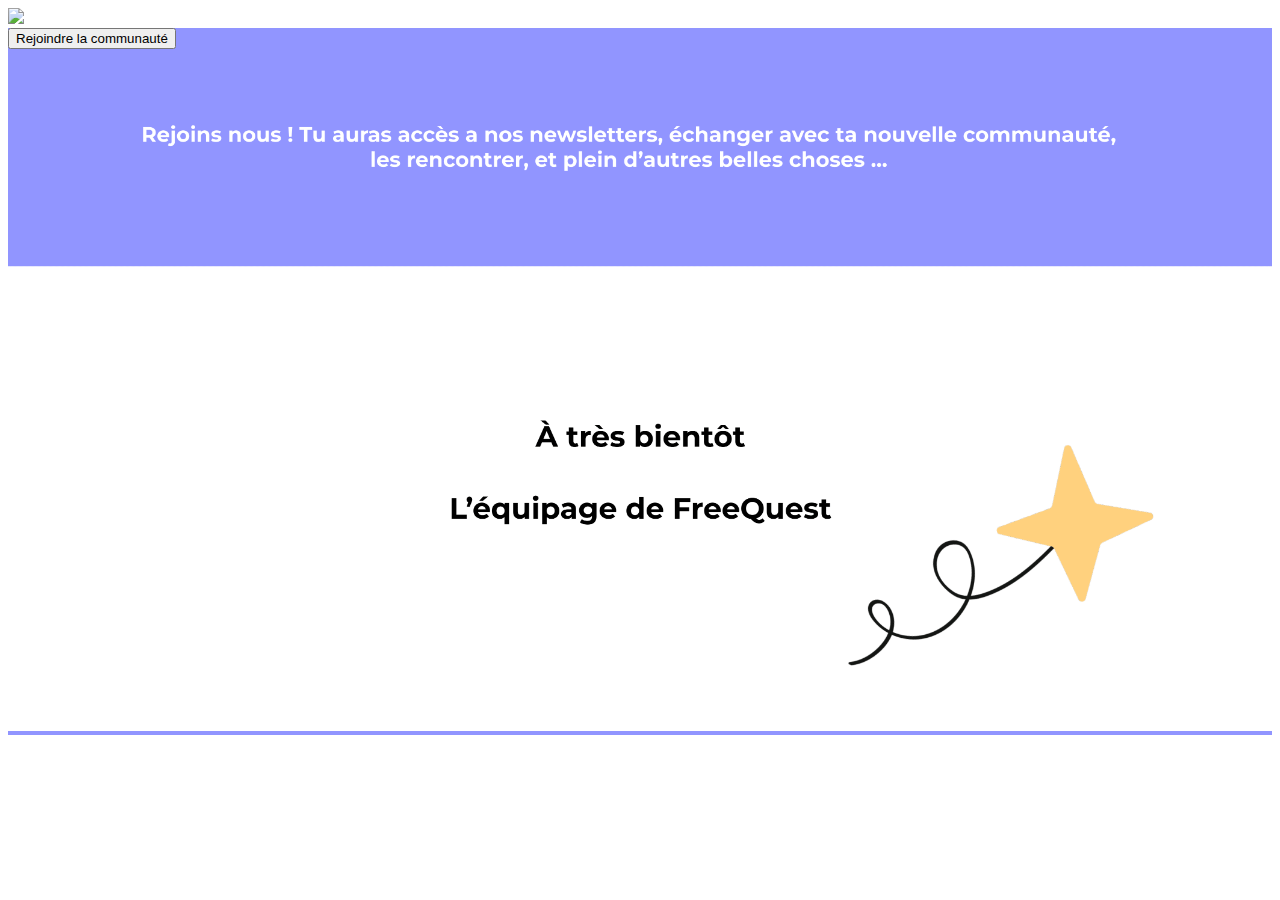
==== index.html @ 38386ab9 "test" ====
<!DOCTYPE html>
<html lang="en">
<head>
<meta charset="utf-8">
<title>FreeQuest</title>
<meta name="viewport" content="width=device-width, initial-scale=1.0" />
<meta name="description" content="" />
<meta name="author" content="http://webthemez.com" />
<!-- css -->
<link href="css/bootstrap.min.css" rel="stylesheet" />
<link href="css/fancybox/jquery.fancybox.css" rel="stylesheet">
<link href="css/jcarousel.css" rel="stylesheet" />
<link href="css/flexslider.css" rel="stylesheet" />
<link href="js/owl-carousel/owl.carousel.css" rel="stylesheet">
<link href="css/style.css" rel="stylesheet" />
 
<!-- HTML5 shim, for IE6-8 support of HTML5 elements -->
<!--[if lt IE 9]>
      <script src="http://html5shim.googlecode.com/svn/trunk/html5.js"></script>
    <![endif]-->
</head>
<body>
    <style>
      .fit 
      {
      max-width: 100%;
      max-height: 100%;
      }

      div 
      {
      margin-right: auto;
      margin-left: auto;
      background-color: #9195FF;
      }

      .button 
      {
      background-color: white;
      border: none;
      color: black;
      padding: 20px;
      text-align: center;
      text-decoration: none;
      display: inline-block;
      font-size: 16px;
      margin: 4px 2px;
      border-radius: 30px;
      font-family: 'Montserrat';
      font-size: 26px;
      }
    </style>
        
    <img class="fit" src="commu1.1.png">

    <script type="text/javascript">
      var count = 0;
      var btn = document.getElementById("btn");
      var disp = document.getElementById("display");
        
      btn.onclick = function () {
          count++;
          print(count)
          disp.innerHTML = count;
      }
    </script>
    <div>
      <div class="col-lg-12 text-center">
        <button class="col-lg-12 text-center" onclick="window.location.href='https://mailchi.mp/f3c5ad49c46a/482t9ifuwl';">Rejoindre la communauté</button>
    </div>
    <img class="fit" src="part2.png">
<a href="#" class="scrollup"><i class="fa fa-angle-up active"></i></a>
<!-- javascript
    ================================================== -->
<!-- Placed at the end of the document so the pages load faster -->
<script src="js/jquery.js"></script>
<script src="js/jquery.easing.1.3.js"></script>
<script src="js/bootstrap.min.js"></script>
<script src="js/jquery.fancybox.pack.js"></script>
<script src="js/jquery.fancybox-media.js"></script> 
<script src="js/portfolio/jquery.quicksand.js"></script>
<script src="js/portfolio/setting.js"></script>
<script src="js/jquery.flexslider.js"></script>
<script src="js/animate.js"></script>
<script src="js/custom.js"></script>
<script src="js/owl-carousel/owl.carousel.js"></script>
</body>
</html>
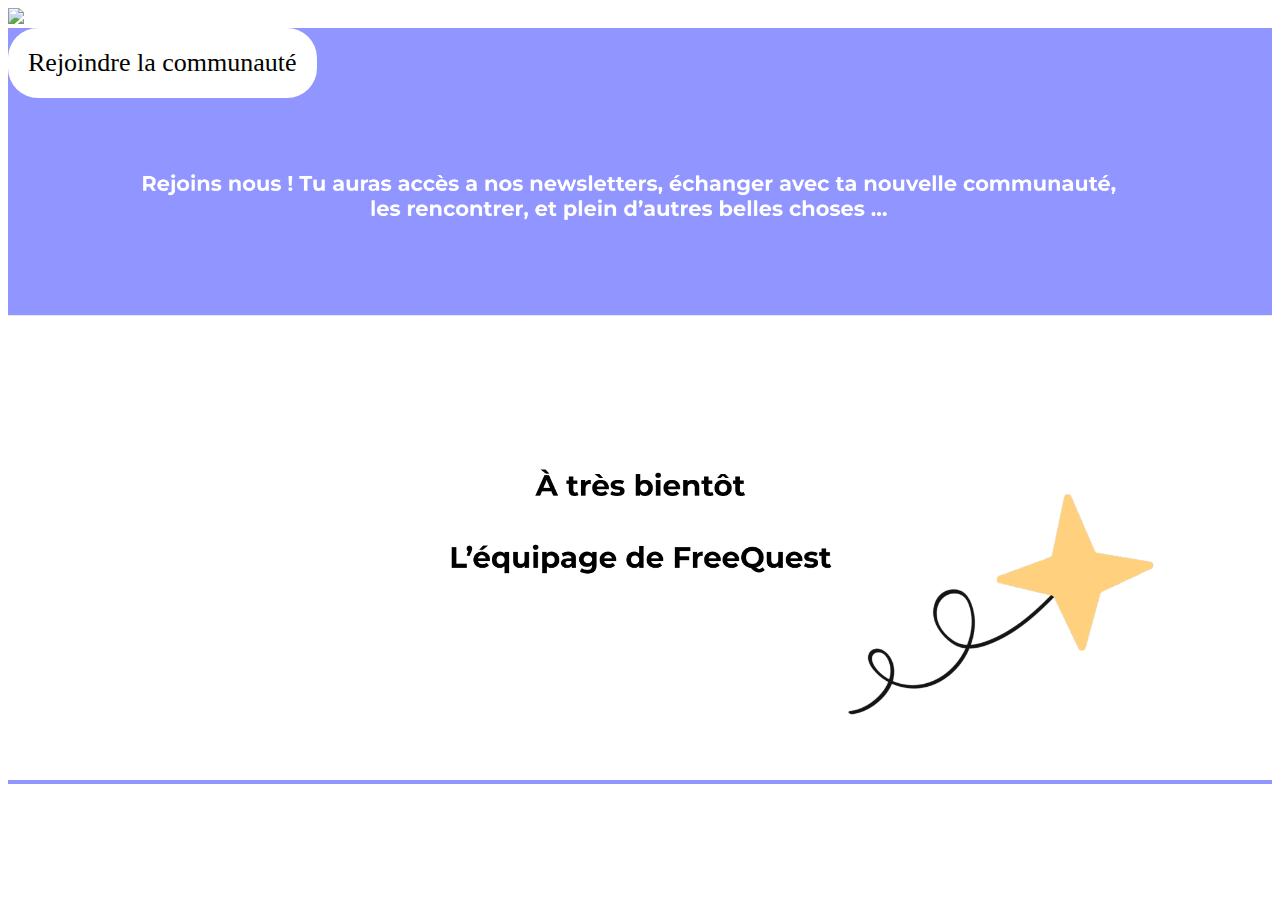
==== commit d214fc7a: "test" ====
--- a/index.html
+++ b/index.html
@@ -44,7 +44,8 @@
       text-decoration: none;
       display: inline-block;
       font-size: 16px;
-      margin: 4px 2px;
+      margin-right: auto;
+      margin-left: auto;
       border-radius: 30px;
       font-family: 'Montserrat';
       font-size: 26px;
@@ -66,7 +67,7 @@
     </script>
     <div>
       <div class="col-lg-12 text-center">
-        <button class="col-lg-12 text-center" onclick="window.location.href='https://mailchi.mp/f3c5ad49c46a/482t9ifuwl';">Rejoindre la communauté</button>
+        <button class="button" onclick="window.location.href='https://mailchi.mp/f3c5ad49c46a/482t9ifuwl';">Rejoindre la communauté</button>
     </div>
     <img class="fit" src="part2.png">
 <a href="#" class="scrollup"><i class="fa fa-angle-up active"></i></a>
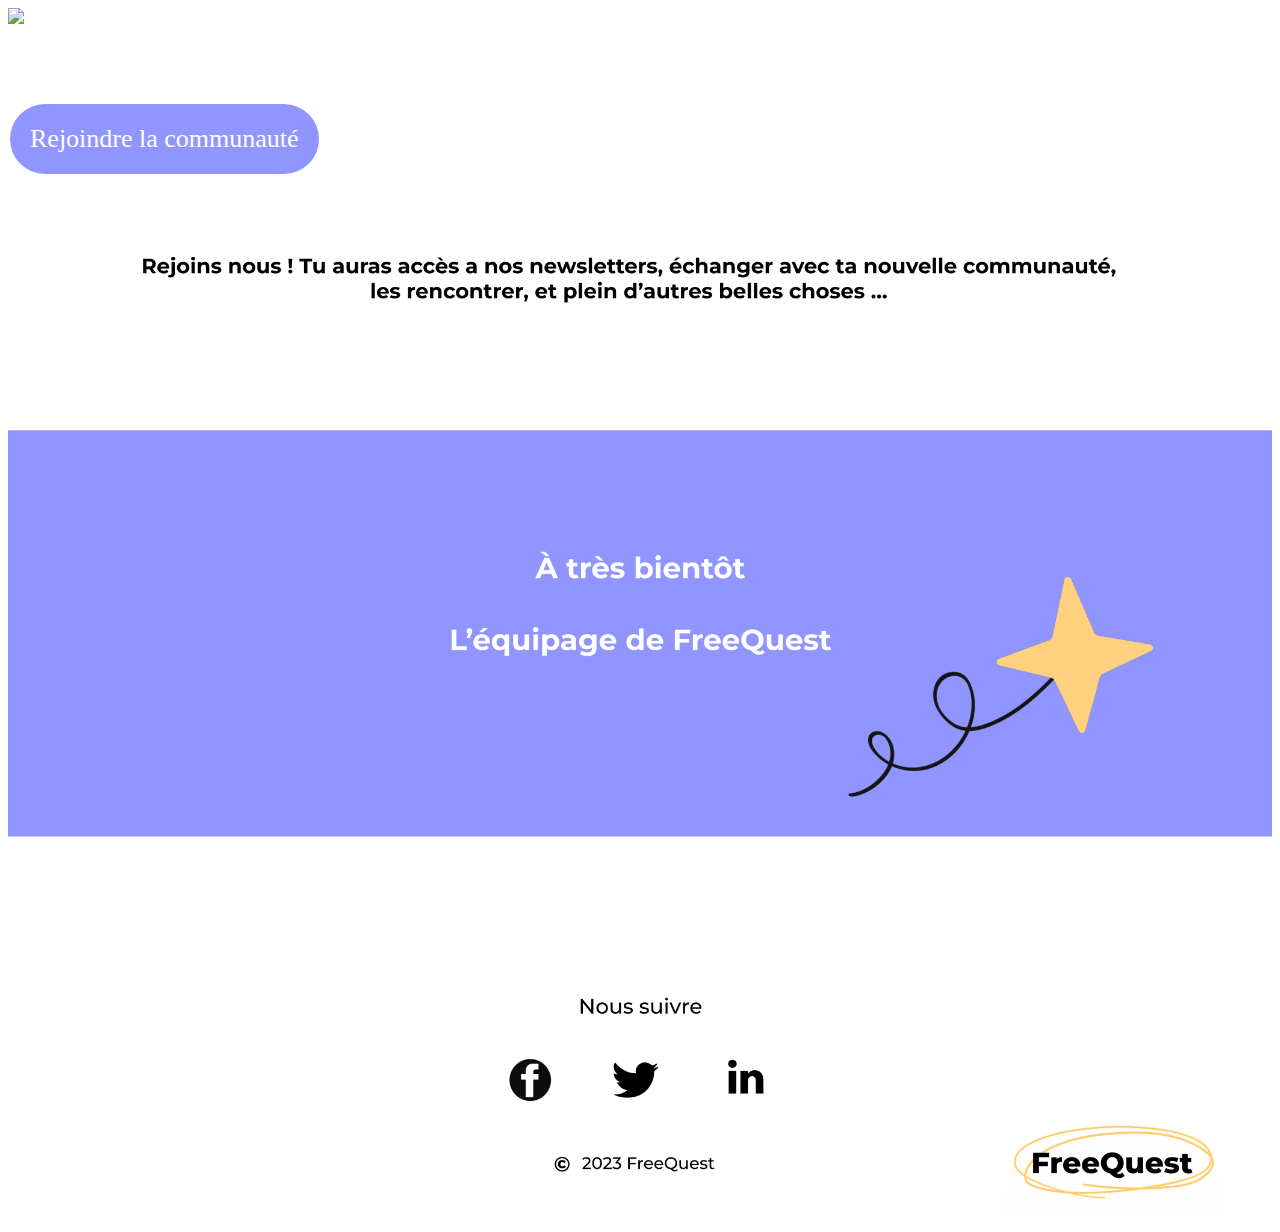
==== commit 804d0753: "test" ====
--- a/index.html
+++ b/index.html
@@ -27,45 +27,25 @@
       max-height: 100%;
       }
 
-      div 
-      {
-      margin-right: auto;
-      margin-left: auto;
-      background-color: #9195FF;
-      }
-
       .button 
       {
-      background-color: white;
+      background-color: #9195FF;
       border: none;
-      color: black;
+      color: white;
       padding: 20px;
       text-align: center;
       text-decoration: none;
       display: inline-block;
-      font-size: 16px;
-      margin-right: auto;
-      margin-left: auto;
-      border-radius: 30px;
+      margin: 4px 2px;
+      border-radius: 50px;
       font-family: 'Montserrat';
       font-size: 26px;
       }
     </style>
         
-    <img class="fit" src="commu1.1.png">
-
-    <script type="text/javascript">
-      var count = 0;
-      var btn = document.getElementById("btn");
-      var disp = document.getElementById("display");
-        
-      btn.onclick = function () {
-          count++;
-          print(count)
-          disp.innerHTML = count;
-      }
-    </script>
+    <img class="fit" src="part1.png">
     <div>
+      <br><br><br><br>
       <div class="col-lg-12 text-center">
         <button class="button" onclick="window.location.href='https://mailchi.mp/f3c5ad49c46a/482t9ifuwl';">Rejoindre la communauté</button>
     </div>
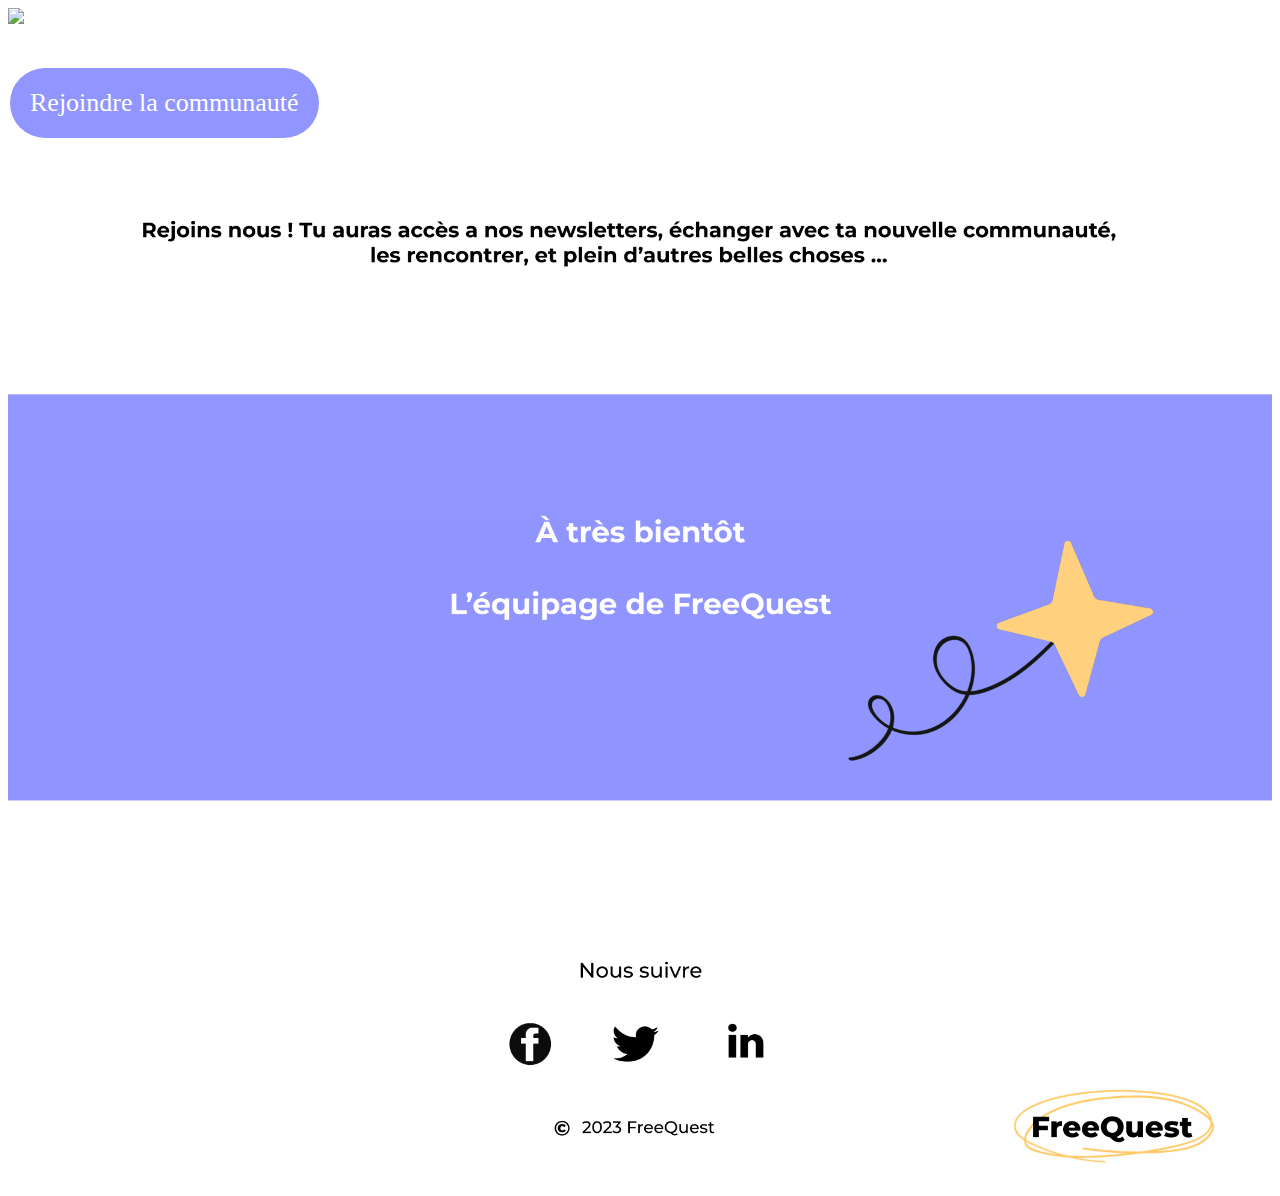
==== commit 635360df: "test" ====
--- a/index.html
+++ b/index.html
@@ -45,8 +45,8 @@
         
     <img class="fit" src="part1.png">
     <div>
-      <br><br><br><br>
-      <div class="col-lg-12 text-center">
+      <br><br>
+      <div class="container">
         <button class="button" onclick="window.location.href='https://mailchi.mp/f3c5ad49c46a/482t9ifuwl';">Rejoindre la communauté</button>
     </div>
     <img class="fit" src="part2.png">
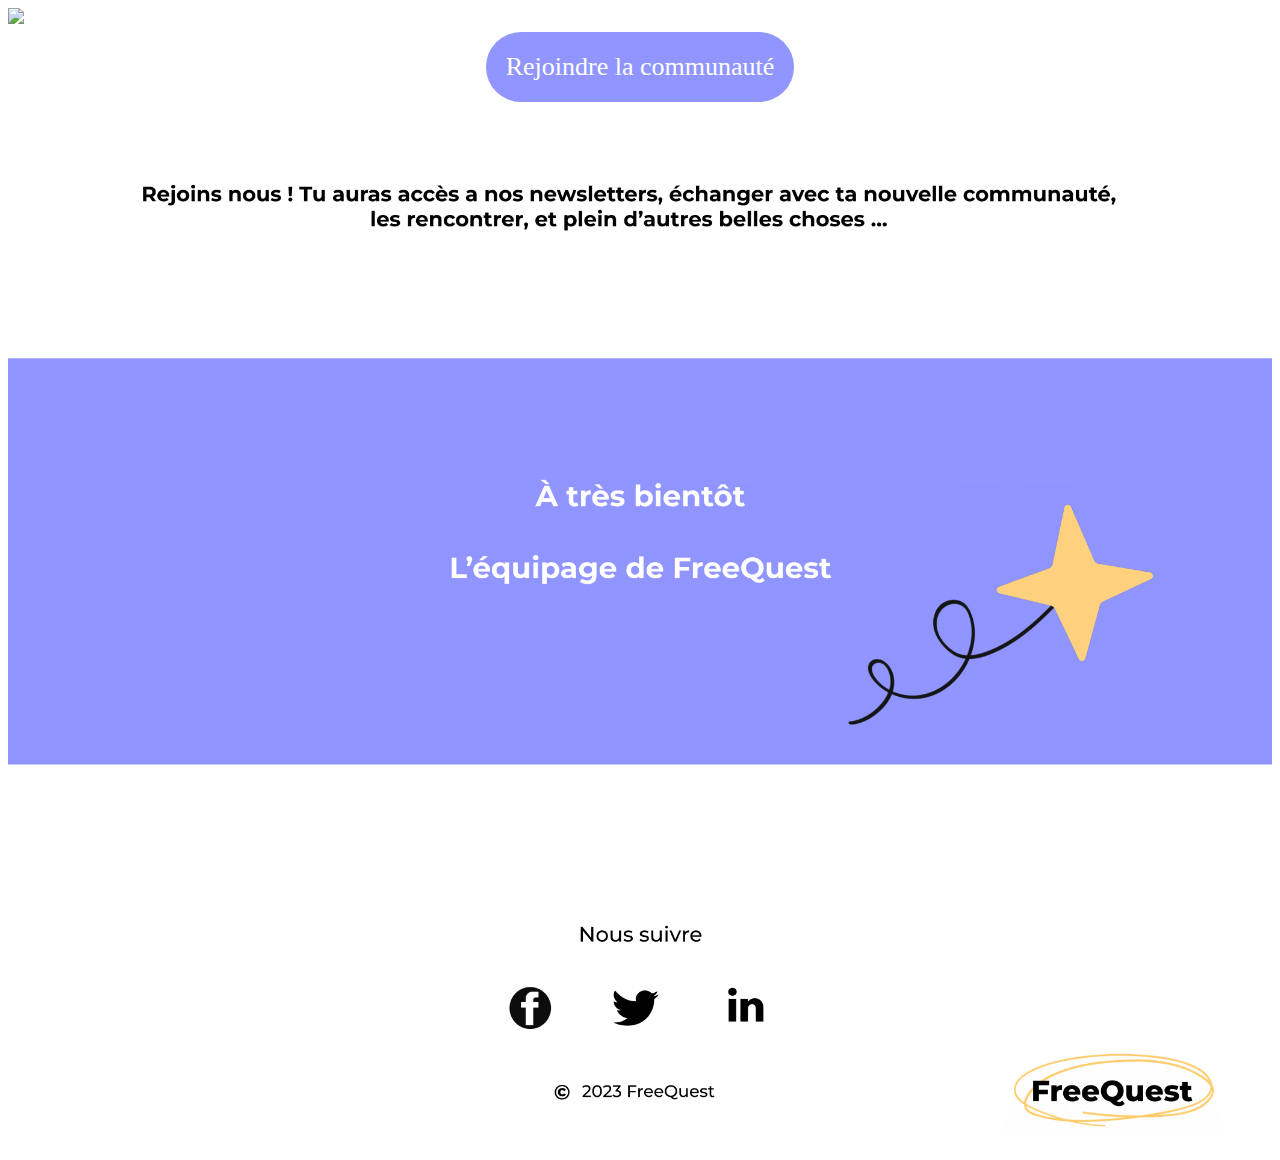
==== commit 4367c5a7: "test" ====
--- a/index.html
+++ b/index.html
@@ -45,8 +45,7 @@
         
     <img class="fit" src="part1.png">
     <div>
-      <br><br>
-      <div class="container">
+      <div class="container" style="text-align: center;">
         <button class="button" onclick="window.location.href='https://mailchi.mp/f3c5ad49c46a/482t9ifuwl';">Rejoindre la communauté</button>
     </div>
     <img class="fit" src="part2.png">
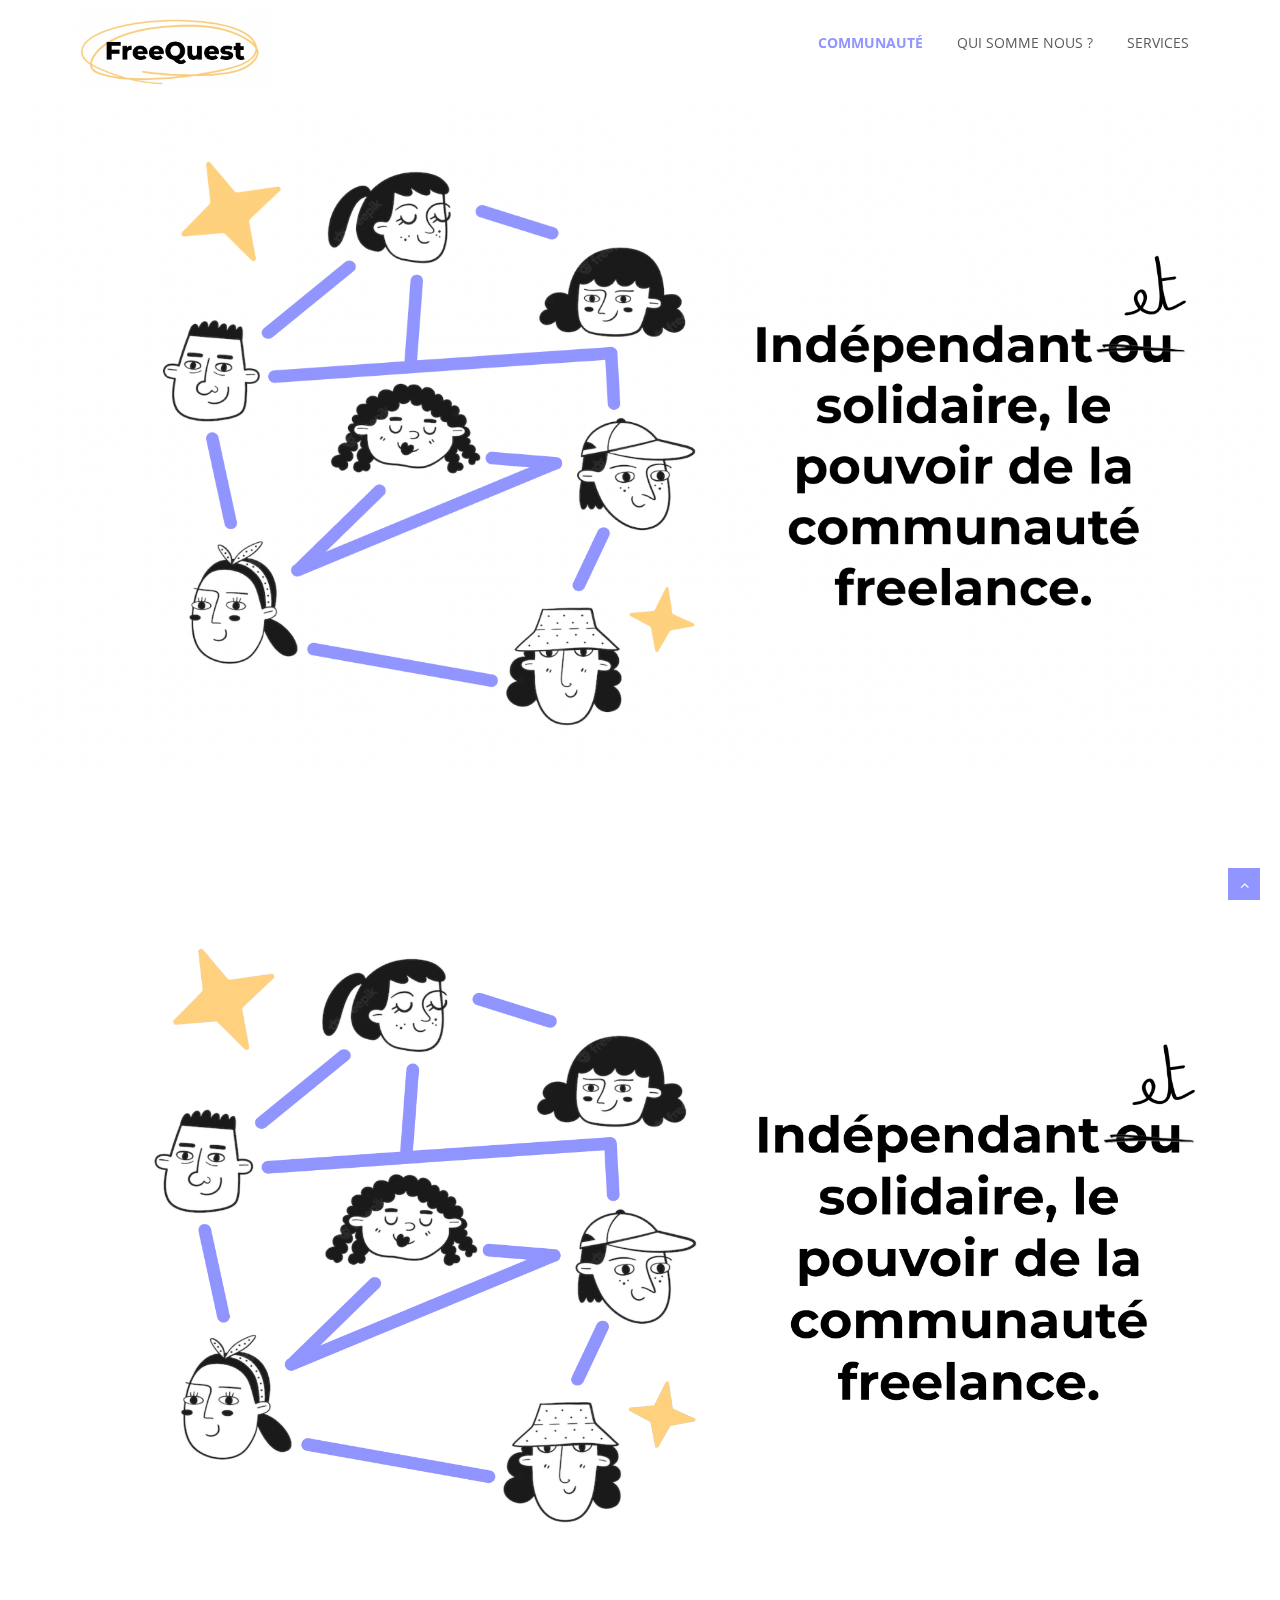
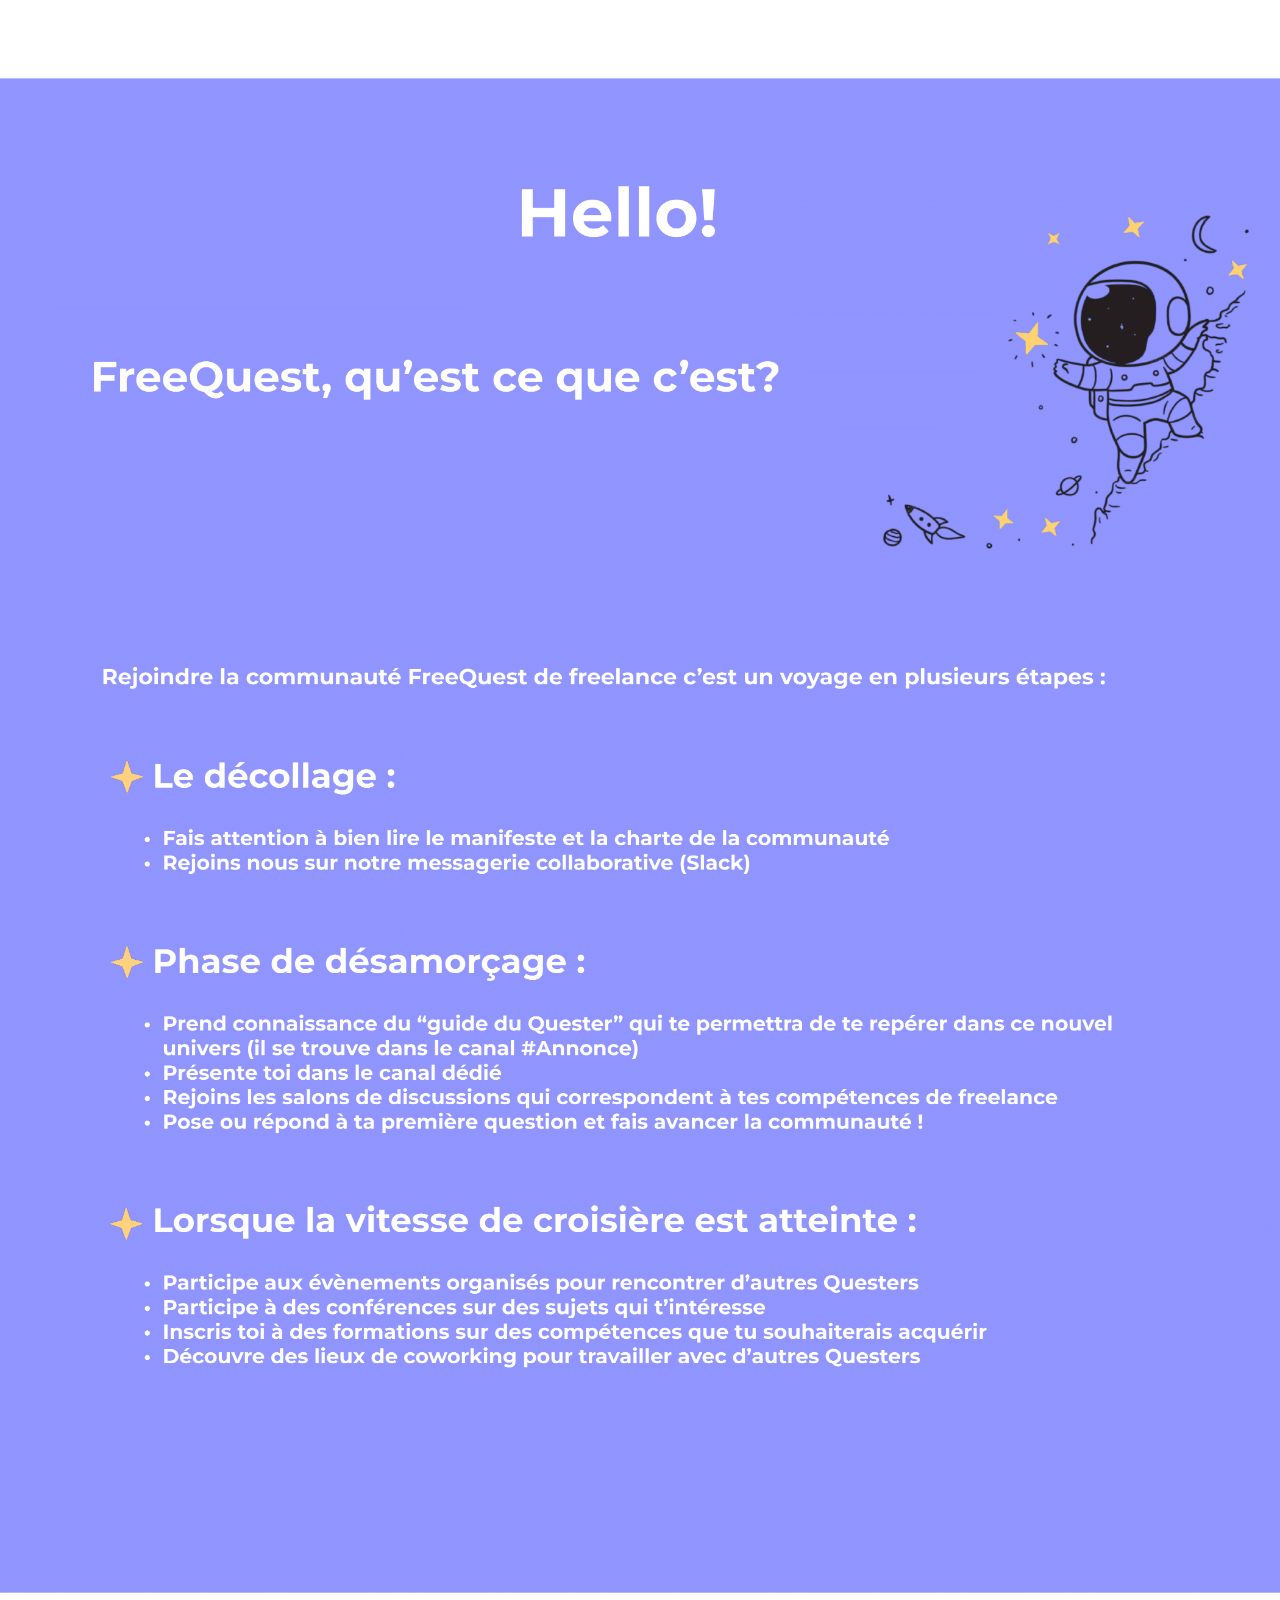
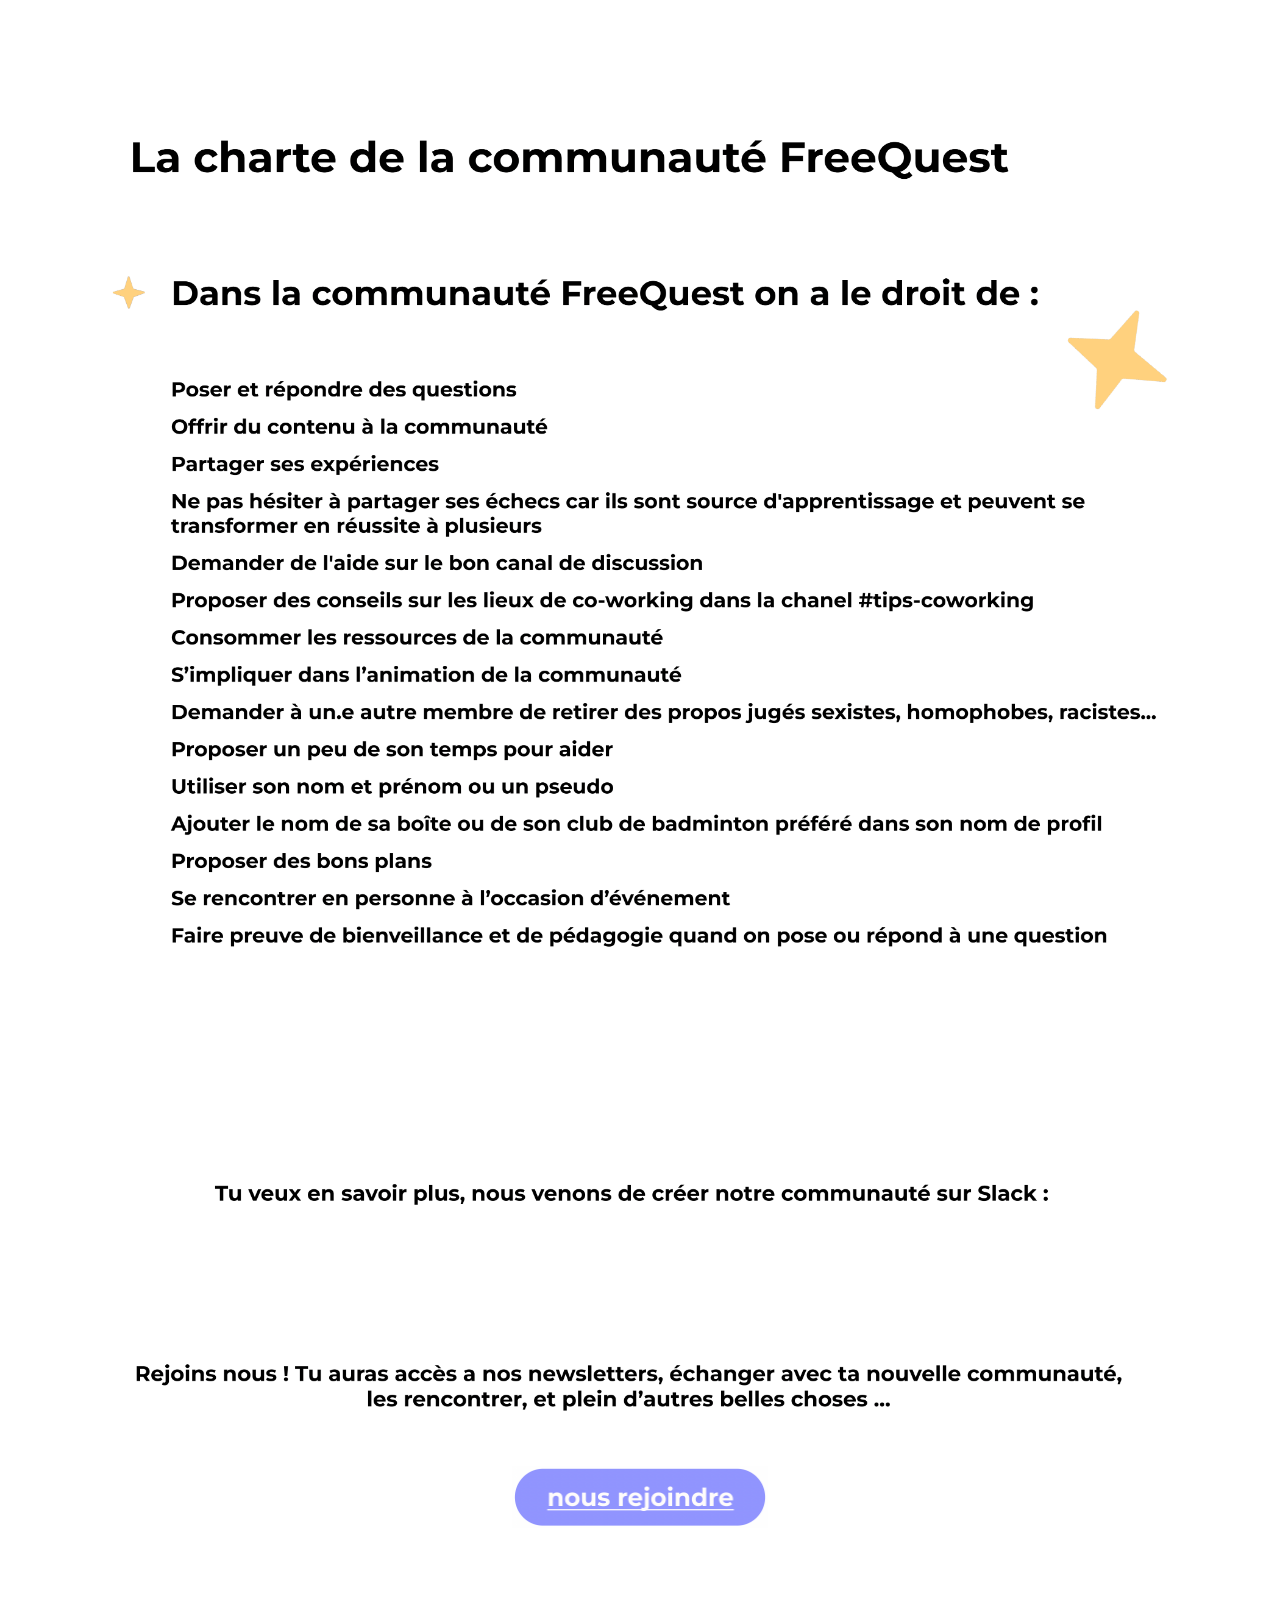
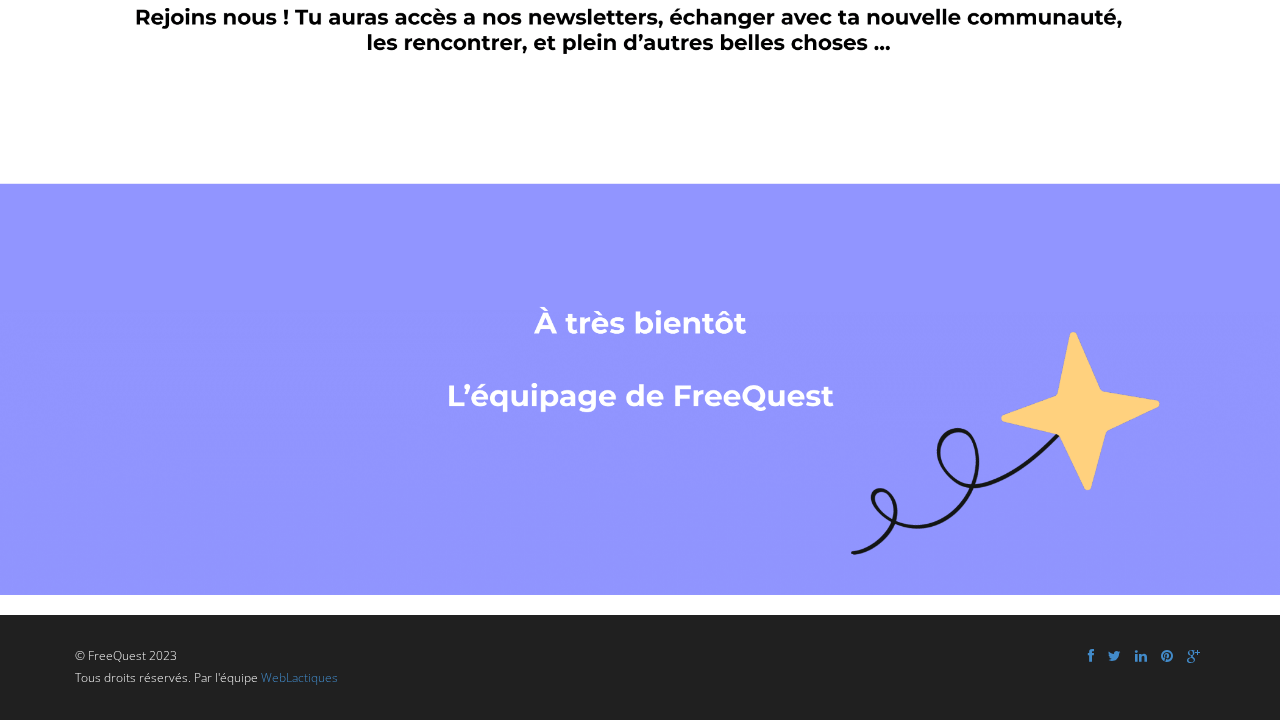
==== commit 2a5fa89d: "final edit" ====
--- a/index.html
+++ b/index.html
@@ -20,35 +20,255 @@
     <![endif]-->
 </head>
 <body>
-    <style>
-      .fit 
-      {
-      max-width: 100%;
-      max-height: 100%;
-      }
-
-      .button 
-      {
-      background-color: #9195FF;
-      border: none;
-      color: white;
-      padding: 20px;
-      text-align: center;
-      text-decoration: none;
-      display: inline-block;
-      margin: 4px 2px;
-      border-radius: 50px;
-      font-family: 'Montserrat';
-      font-size: 26px;
-      }
-    </style>
-        
-    <img class="fit" src="part1.png">
-    <div>
-      <div class="container" style="text-align: center;">
-        <button class="button" onclick="window.location.href='https://mailchi.mp/f3c5ad49c46a/482t9ifuwl';">Rejoindre la communauté</button>
-    </div>
-    <img class="fit" src="part2.png">
+<div id="wrapper" class="home-page">
+	<!-- start header -->
+	<header>
+        <div class="navbar navbar-default navbar-static-top">
+            <div class="container">
+                <div class="navbar-header">
+                    <button type="button" class="navbar-toggle" data-toggle="collapse" data-Bistro=".navbar-collapse">
+                        <span class="icon-bar"></span>
+                        <span class="icon-bar"></span>
+                        <span class="icon-bar"></span>
+                    </button>
+                    <a href="index.html"><img style="max-width: 100%;" src="img/utils/logo-freequest.png" height="80" alt="logo"/></a>
+                </div>
+                <div class="navbar-collapse collapse ">
+                    <ul class="nav navbar-nav">
+                        <li class="active"><a href="index.html">Communauté</a></li>
+						<li><a href="about.html">Qui somme nous ?</a></li>
+						<li><a href="services.html">Services</a></li>
+                    </ul>
+                </div>
+            </div>
+        </div>
+	</header>
+	<!-- end header -->
+	<section id="banner">
+
+	<!-- Slider -->
+    <!--
+        <div id="main-slider" class="flexslider">
+            <ul class="slides">
+              <li>
+                <img src="img/slides/1.jpg" alt="" />
+                <div class="flex-caption container">
+                    <h3>FreeQuest</h3>
+					<p>Une solution innovante qui réunit tout le monde !</p>
+                </div>
+              </li>
+              <li>
+                <img src="img/slides/2.jpg" alt="" />
+                <div class="flex-caption container">
+                    <h3>FreeQuest</h3>
+                    <p>Une solution innovante qui réunit tout le monde !</p>
+                </div>
+              </li>
+              <li>
+                <img src="img/slides/3.jpg" alt="" />
+                <div class="flex-caption container">
+                    <h3>FreeQuest</h3>
+                    <p>Une solution innovante qui réunit tout le monde !</p>
+                </div>
+              </li>
+            </ul>
+        </div>
+    -->
+	<!-- end slider -->
+
+	</section>
+	<section class="inner-headline">
+		<div class="row">
+			<div class="col-lg-12">
+                <img class="col-lg-12" src="img/cheat/page1/p1.1.png">
+                </div>
+            </section>
+                <div>
+                    <br><br>
+                    <img src="img/cheat/page1.1.png">
+                    <style>
+                        .rejoindre{
+                            max-width: 20%;
+                            max-height: 20%;
+                        }
+                    </style>
+                    <center>
+                        <a href="https://mailchi.mp/f3c5ad49c46a/482t9ifuwl"><img class="rejoindre" src="img/cheat/page1/rejoindre.png"></a>
+                    </center>
+                    <img src="img/cheat/page1.2.png">
+                    <!--
+                    <h1 class="aligncenter">Hello</h1><br><br>
+                    <div class="col-lg-8 col-sm-8 col-xs-8 text-center">
+                        <h2>FreeQuest, qu'est ce que c'est ?</h2><br>
+                    </div>
+                    <div class="col-lg-4 col-sm-4 col-xs-4 text-center">
+                        <img width="30" src="img/utils/astronautes.jpeg">
+                    </div>
+                    <br>
+                </div>
+                <div>
+                    <div class="aligncenter">
+                        <p>Rejoindre la communauté FreeQuest de freelance c'est un voyage en plusieurs étapes :</p>
+                    </div>>
+                    <div class="col-lg-6 aligncenter">
+                        <h2>Le décollage :</h2>
+                        <p>
+                            Fais attention à bien lire le manifeste et la charte de la communauté <br>
+                            Rejoins nous sur notre messagerie collaborative (Slack)<br>
+                        </p>
+                    </div>
+                    <div class="col-lg-6 aligncenter">
+                        <h2>Le désamorçage :</h2>
+                        <p>
+                            Prend connaissance du “guide du Quester” qui te permettra de te repérer dans ce nouvel univers (il se trouve dans le canal #Annonce)<br>
+                            Présente toi dans le canal dédié<br>
+                            Rejoins les salons de discussions qui correspondent à tes compétences de freelance<br>
+                            Pose ou répond à ta première question et fais avancer la communauté !<br>
+                        </p>
+                    </div>
+                    <div class="col-lg-6 aligncenter">
+                        <h2>Lorsque la vitesse de croisière est atteinte :</h2>
+                        <p>
+                            Participe aux évènements organisés pour rencontrer d’autres Questers<br>
+                            Participe à des conférences sur des sujets qui t’intéresse<br>
+                            Inscris toi à des formations sur des compétences que tu souhaiterais acquérir<br>
+                            Découvre des lieux de coworking pour travailler avec d’autres Questers<br>
+                        </p>
+                    </div>
+                </div>
+			</div>
+		</div>
+	</div>
+	</section>
+
+	<section id="services">
+
+	<div class="container">
+		<div class="row">
+                <div class="features">
+                    <div class="col-md-4 col-sm-6 wow fadeInUp animated" data-wow-duration="300ms" data-wow-delay="0ms" style="visibility: visible; -webkit-animation-duration: 300ms; -webkit-animation-delay: 0ms;">
+                        <div class="media service-box">
+                            <div class="pull-left">
+                                <img src="img/1.png" alt="" />
+                            </div>
+                            <div class="media-body">
+                                <h4 class="media-heading">Libre geographiquement</h4>
+                                <p>Là où tu vas ! Un des ONE-Working qui te correspond parfaitement</p>
+                            </div>
+                        </div>
+                    </div>
+
+                    <div class="col-md-4 col-sm-6 wow fadeInUp animated" data-wow-duration="300ms" data-wow-delay="100ms" style="visibility: visible; -webkit-animation-duration: 300ms; -webkit-animation-delay: 100ms;">
+                        <div class="media service-box">
+                            <div class="pull-left">
+                                 <img src="img/2.png" alt="" />
+                            </div>
+                            <div class="media-body">
+                                <h4 class="media-heading">Free</h4>
+                                <p>Les consommations sontincluses et à volonté. À la fin de votre session de travail, tu ne paie que le temps passé sur place</p>
+                            </div>
+                        </div>
+                    </div>
+
+                    <div class="col-md-4 col-sm-6 wow fadeInUp animated" data-wow-duration="300ms" data-wow-delay="200ms" style="visibility: visible; -webkit-animation-duration: 300ms; -webkit-animation-delay: 200ms;">
+                        <div class="media service-box">
+                            <div class="pull-left">
+                                <img src="img/4.png" alt="" />
+                            </div>
+                            <div class="media-body">
+                                <h4 class="media-heading">Connaissances</h4>
+                                <p>Discuter avec des personnes que tu as pré-selectionné lors de ta recherche.</p>
+                            </div>
+                        </div>
+                    </div>
+                </div>
+            </div>
+	</div>
+	</section>
+		<section class="aboutUs">
+	<div class="container">
+		<div class="row">
+			<div class="col-md-12">
+				<div class="aligncenter"><h2 class="aligncenter">Welcome!</h2>Viens comme tu es, sois authentique 🚀</div>
+				<br/>
+			</div>
+		</div>
+		<div class="row">
+							<div class="col-md-6">
+								<img src="img/img1.png" alt="">
+								<div class="space"></div>
+							</div>
+							<div class="col-md-6">
+								<p><h4></h4></p>
+								<p>ONE-Working te permet de sortir du zone de confort, aller rencontrer des nouvelles personnes, decouvrir leurs histoire en avancant tes projets</p>
+								<ul class="list-unstyled">
+									<li><i class="fa fa-arrow-circle-right pr-10 colored"></i>ONE-Working te permet.....</li>
+									<li><i class="fa fa-arrow-circle-right pr-10 colored"></i>ONE-Working te permet.....</li>
+									<li><i class="fa fa-arrow-circle-right pr-10 colored"></i>ONE-Working te permet.....</li>
+									<li><i class="fa fa-arrow-circle-right pr-10 colored"></i>ONE-Working te permet.....</li>
+									<li><i class="fa fa-arrow-circle-right pr-10 colored"></i>ONE-Working te permet.....</li>
+								</ul>
+							</div>
+						</div>
+
+	</div>
+	</section>
+	<section id='events'>
+	<div class="container">
+	<div class="row">
+			<div class="col-md-12">
+				<div class="aligncenter"><h2 class="col-lg-6">Pourquoi travailler avec nous ?</h2></div>
+                <div class="aligncenter"><h2 class="col-lg-6">Notre solution</h2></div>
+                <div class="col-lg-6">Notre plateforme permet de recenser les espaces de coworking proche de notre domicile, voir quels types de profils y sont en temps réel afin de choisir celui le plus adapté à nos besoins.</div>
+                <div class="col-lg-6">
+                    <ul>
+                        <li>Trouver des espaces de coworking proche de votre domicile</li>
+                        <li>Voir les types de profils dans cet espace de coworking</li>
+                        <li>Créer des synergies au sein des espaces de coworking</li>
+                    </ul>
+                </div>
+				<br>
+			</div>
+		</div>
+	<div class="row">
+            <div class="aligncenter">
+                <h3>Tu veux en savoir plus, nous venons de créer notre communauté sur slack </h3>
+            </div>
+            <div>
+                <form class="aligncenter" action="https://mailchi.mp/f3c5ad49c46a/482t9ifuwl ">
+                    <input type="submit" value="Rejoindre la communauté" />
+                </form>
+            </div>
+            <div class="aligncenter">
+            Rejoins nous ! Tu auras accès a nos newsletters, échanger avec ta nouvelle communauté, les rencontrer, et plein d’autres belles choses …
+            </div>
+        </div>
+    -->
+</div>
+	<div id="sub-footer">
+		<div class="container">
+			<div class="row">
+				<div class="col-lg-6">
+					<div class="copyright">
+						<p>
+							<span>&copy; FreeQuest 2023 <br> Tous droits réservés. Par l'équipe </span><a href="XX" Bistro="_blank">WebLactiques</a>
+						</p>
+					</div>
+				</div>
+				<div class="col-lg-6">
+					<ul class="social-network">
+						<li><a href="#" data-placement="top" title="Facebook"><i class="fa fa-facebook"></i></a></li>
+						<li><a href="#" data-placement="top" title="Twitter"><i class="fa fa-twitter"></i></a></li>
+						<li><a href="#" data-placement="top" title="Linkedin"><i class="fa fa-linkedin"></i></a></li>
+						<li><a href="#" data-placement="top" title="Pinterest"><i class="fa fa-pinterest"></i></a></li>
+						<li><a href="#" data-placement="top" title="Google plus"><i class="fa fa-google-plus"></i></a></li>
+					</ul>
+				</div>
+			</div>
+		</div>
+	</div>
+	</footer>
+</div>
 <a href="#" class="scrollup"><i class="fa fa-angle-up active"></i></a>
 <!-- javascript
     ================================================== -->
--- a/css/style.css
+++ b/css/style.css
@@ -0,0 +1,1875 @@
+/*
+Author URI: http://webthemez.com/
+Note: 
+Licence under Creative Commons Attribution 3.0  
+-------------------------------------------------------*/
+
+@import url('http://fonts.googleapis.com/css?family=Noto+Serif:400,400italic,700|Open+Sans:400,600,700'); 
+@import url('font-awesome.css');  
+@import url('animate.css');
+
+body {
+	font-family:'Open Sans', Arial, sans-serif;
+	font-size:14px;
+	font-weight:300;
+	line-height:1.6em;
+	color:#656565;
+}
+
+a:active {
+	outline:0;
+}
+
+.clear {
+	clear:both;
+}
+
+h1,h2, h3, h4, h5, h6 {
+	font-family:'Open Sans', Arial, sans-serif;
+	font-weight:700;
+	line-height:1.1em;
+	color: #333;
+	margin-bottom: 7px;
+}
+h3{
+margin-bottom:15px;
+} 
+.container {
+	padding:0 20px 0 20px;
+	position:relative;
+}
+
+#wrapper{
+	width:100%;
+	margin:0;	
+	padding:0;
+}
+
+.row,.row-fluid {
+	margin-bottom:30px;
+}
+
+.row .row,.row-fluid .row-fluid{
+	margin-bottom:30px;
+}
+
+.row.nomargin,.row-fluid.nomargin {
+	margin-bottom:0;
+}
+
+img.img-polaroid {
+	margin:0 0 20px 0;
+}
+.img-box {
+	max-width:100%;
+}
+/*  Header
+==================================== */
+ 
+header .navbar {
+    margin-bottom: 0;
+}
+
+.navbar-default {
+    border: none;
+}
+
+.navbar-brand {
+    color: #222;
+	text-transform: uppercase;
+    font-size: 24px;
+    font-weight: 700;
+    line-height: 1em;
+	letter-spacing: -1px;
+    margin-top: 9px;
+    padding: 0 0 0 15px;
+}
+.navbar-default .navbar-brand{
+color: #D81265;
+background: #9195FF;
+height: 114px;
+position: absolute;
+top: -28px;
+bottom: -40px;
+z-index: 99999999;
+padding: 30px 15px;
+}
+a.navbar-brand:before {
+    content: '';
+    z-index: 99;
+    position: absolute;
+    width: 0;
+    height: 0;
+    border-left: 92px solid transparent;
+    border-right: 92px solid transparent;
+    border-top: 42px solid #81c402;
+    left: 0;
+    bottom: -42px;
+}
+.flex-control-nav{
+display:none;
+}
+header .navbar-collapse  ul.navbar-nav {
+    float: right;
+    margin-right: 0;
+}
+header .navbar {
+min-height: 70px;
+padding: 18px 0;
+background: #fff;
+}
+.home-page header .navbar-default{
+    background: rgba(255, 255, 255, 1);	
+    /* position: absolute; */
+    width: 100%;
+    position: relative;
+}
+
+header .nav li a:hover,
+header .nav li a:focus,
+header .nav li.active a,
+header .nav li.active a:hover,
+header .nav li a.dropdown-toggle:hover,
+header .nav li a.dropdown-toggle:focus,
+header .nav li.active ul.dropdown-menu li a:hover,
+header .nav li.active ul.dropdown-menu li.active a{
+    -webkit-transition: all .3s ease;
+    -moz-transition: all .3s ease;
+    -ms-transition: all .3s ease;
+    -o-transition: all .3s ease;
+    transition: all .3s ease;
+}
+
+
+header .navbar-default .navbar-nav > .open > a,
+header .navbar-default .navbar-nav > .open > a:hover,
+header .navbar-default .navbar-nav > .open > a:focus {
+    -webkit-transition: all .3s ease;
+    -moz-transition: all .3s ease;
+    -ms-transition: all .3s ease;
+    -o-transition: all .3s ease;
+    transition: all .3s ease;
+}
+
+
+header .navbar {
+    min-height: 70px; 
+	
+    padding: 10px 0;
+}
+
+header .navbar-nav > li  {
+    padding-bottom: 12px;
+    padding-top: 12px;
+}
+
+header  .navbar-nav > li > a {
+    padding-bottom: 6px;
+    padding-top: 5px;
+    margin-left: 2px;
+    line-height: 30px;
+	font-weight: 700;
+    -webkit-transition: all .3s ease;
+    -moz-transition: all .3s ease;
+    -ms-transition: all .3s ease;
+    -o-transition: all .3s ease;
+    transition: all .3s ease;
+}
+
+
+.dropdown-menu li a:hover {
+    color: #fff !important;
+}
+
+header .nav .caret {
+    border-bottom-color: #f5f5f5;
+    border-top-color: #f5f5f5;
+}
+.navbar-default .navbar-nav > .active > a,
+.navbar-default .navbar-nav > .active > a:hover,
+.navbar-default .navbar-nav > .active > a:focus {
+  background-color: #fff;
+}
+.navbar-default .navbar-nav > .open > a,
+.navbar-default .navbar-nav > .open > a:hover,
+.navbar-default .navbar-nav > .open > a:focus {
+  background-color:  #fff;
+}	
+	
+
+.dropdown-menu  {
+    box-shadow: none;
+    border-radius: 0;
+	border: none;
+}
+
+.dropdown-menu li:last-child  {
+	padding-bottom: 0 !important;
+	margin-bottom: 0;
+}
+
+header .nav li .dropdown-menu  {
+   padding: 0;
+}
+
+header .nav li .dropdown-menu li a {
+   line-height: 28px;
+   padding: 3px 12px;
+}
+
+/* --- menu --- */
+
+header .navigation {
+	float:right;
+}
+
+header ul.nav li {
+	border:none;
+	margin:0;
+}
+
+header ul.nav li a {	
+	font-size: 14px;
+	border:none;
+	font-weight: 400;
+	text-transform:uppercase;
+	text-align: right;
+}
+
+header ul.nav li ul li a {	
+	font-size:12px;
+	border:none;
+	font-weight:300;
+	text-transform:uppercase;
+}
+
+
+.navbar .nav > li > a {
+  color: #5A5A5A;
+  text-shadow: none;
+  border: 1px solid rgba(255, 255, 255, 0) !important;
+}
+
+.navbar .nav a:hover {
+	background:none;
+}
+
+.navbar .nav > .active > a,.navbar .nav > .active > a:hover {
+	background:none;
+	font-weight:700;
+}
+
+.navbar .nav > .active > a:active,.navbar .nav > .active > a:focus {
+	background:none;
+	outline:0;
+	font-weight:700;
+}
+
+.navbar .nav li .dropdown-menu {
+	z-index:2000;
+}
+
+header ul.nav li ul {
+	margin-top:1px;
+}
+header ul.nav li ul li ul {
+	margin:1px 0 0 1px;
+}
+.dropdown-menu .dropdown i {
+	position:absolute;
+	right:0;
+	margin-top:3px;
+	padding-left:20px;
+}
+
+.navbar .nav > li > .dropdown-menu:before {
+  display: inline-block;
+  border-right: none;
+  border-bottom: none;
+  border-left: none;
+  border-bottom-color: none;
+  content:none;
+}
+.navbar-default .navbar-nav>.active>a, .navbar-default .navbar-nav>.active>a:hover, .navbar-default .navbar-nav>.active>a:focus {
+color: #9195FF;
+}
+.navbar-default .navbar-nav>li>a:hover, .navbar-default .navbar-nav>li>a:focus {
+color: #9195FF;
+background-color: transparent;
+}
+
+ul.nav li.dropdown a {
+	z-index:1000;
+	display:block;
+}
+
+ select.selectmenu {
+	display:none;
+}
+.pageTitle{
+color: #fff;
+margin: 30px 0 3px;
+display: inline-block;
+}
+ 
+#banner{
+	width: 100%;
+	background:#000;
+	position:relative;
+	margin:0;
+	padding:0;
+	background: url('../img/border-bg.jpg') top left repeat-x;
+	margin-top: 3px;
+	/* padding-top: 12px; */
+}
+
+/*  Sliders
+==================================== */
+/* --- flexslider --- */
+#main-slider:before {
+content: '';
+width: 100%;
+height: 100%;
+z-index: 1;
+position: absolute;
+}
+.flex-direction-nav a{
+display:none;
+}
+.flexslider {
+	padding:0;  
+	background: #fff; 
+	position: relative; 
+	zoom: 1;
+}
+.flex-direction-nav .flex-prev{
+left:0px; 
+}
+.flex-direction-nav .flex-next{ 
+right:0px;
+}
+.flex-caption {zoom: 1;
+bottom: 0; background-color: rgba(247, 213, 145, 0.3); color: #fff; margin: 0; padding: 10px 25px; position: absolute; left: 0; text-align: left;margin: 0 auto;right: 0px;display: inline;float: left;width: auto;text-align: center;}
+.flex-caption h3 {color: #fff; letter-spacing: 1px; margin-bottom: 8px; text-transform: uppercase;font-size: 36px;}
+.flex-caption p {margin: 12px 0 18px;font-size:22px;line-height: 30px;}
+.skill-home{
+margin-bottom:50px;
+}
+.c1{
+border: #ed5441 1px solid;
+background: #41EDB2;
+}
+.c2{
+border: #24c4db 1px solid;
+background: #24A3DB;
+}
+.c3{
+border: #D81265 1px solid;
+background: #9195FF;
+}
+.c4{
+border: #609cec 1px solid;
+background: #F54E81;
+}
+.skill-home .icons {
+padding: 30px 0 0 0;
+width: 100%;
+height: 94px;
+color: #fff;
+font-size: 42px;
+font-size: 38px; 
+text-align: center;
+-ms-border-radius: 50%;
+-moz-border-radius: 50%;
+-webkit-border-radius: 50%;
+border-radius: 0;
+display: inline-table;
+border: 1px solid #C8C8C8; 
+color: #D81265;
+}
+.skill-home .fa{
+background: rgb(255, 255, 255);
+padding: 35px 0 0 0;
+border-radius: 50%;
+width: 105px;
+height: 105px;
+margin: 0 0 20px;
+color: #8B8B8B;
+}
+.skill-home h2 {
+padding-top: 20px;
+font-size: 36px;
+font-weight: 700;
+} 
+.testimonial-solid {
+padding: 50px 0 60px 0;
+margin: 0 0 0 0;
+background: #D81265;
+text-align: center;
+color: #fff;
+}
+.testi-icon-area {
+text-align: center;
+position: absolute;
+top: -84px;
+margin: 0 auto; 
+width: 100%;
+color: #fff;
+}
+.testi-icon-area .quote {
+padding: 15px 0 0 0;
+margin: 0 0 0 0;
+background: #ffffff;
+text-align: center;
+color: #D81265;
+display: inline-table;
+width: 70px;
+height: 70px;
+-ms-border-radius: 50%;
+-moz-border-radius: 50%;
+-webkit-border-radius: 50%;
+border-radius: 50%;
+font-size: 42px; 
+border: 1px solid #D81265;
+display: none;
+}
+
+.testi-icon-area .carousel-inner { 
+margin: 20px 0;
+}
+.carousel-indicators {
+bottom: -30px;
+}
+.text-center img {
+margin: auto;
+}
+.aboutUs{
+padding:40px 0 0;
+background: #F58A2E;
+color: #fff;
+}
+.aboutUs h2, .aboutUs h4{
+color:#fff;
+line-height: 24px;
+}
+.aboutUs .row{
+    margin-bottom: 0px;
+
+}
+img.img-center {
+margin: 0 auto;
+display: block;
+max-width: 100%;
+}
+/* Testimonial
+----------------------------------*/
+.testimonial-area {
+padding: 0 0 0 0;
+margin:0;
+background: url(../img/low-poly01.jpg) fixed center center;
+background-size: cover;
+-webkit-background-size: cover;
+-moz-background-size: cover;
+-ms-background-size: cover;
+background: red;
+}
+.testimonial-solid p {
+color: #FFFFFF;
+font-size: 16px;
+line-height: 30px;
+font-style: italic;
+} 
+section.txt-area {
+	background:#fff;
+	padding:50px 0 0 0;
+}
+
+/* Clients
+------------------------------------ */
+#clients {
+  padding: 67px 0; }
+  #clients .client .img {
+    height: 76px;
+    width: 138px;
+    cursor: pointer;
+    -webkit-transition: box-shadow .1s linear;
+    -moz-transition: box-shadow .1s linear;
+    transition: box-shadow .1s linear; }
+    #clients .client .img:hover {
+      cursor: pointer;
+      /*box-shadow: 0px 0px 2px 0px rgb(155, 155, 155);*/
+      border-radius: 8px; }
+  #clients .client .client1 {
+    background: url("../img/client1.png") 0 -75px; }
+    #clients .client .client1:hover {
+      background-position: 1px 0px; }
+  #clients .client .client2 {
+    background: url("../img/client2.png") 0 -75px; }
+    #clients .client .client2:hover {
+      background-position: -1px 0px; }
+  #clients .client .client3 {
+    background: url("../img/client3.png") 0 -76px; }
+    #clients .client .client3:hover {
+      background-position: 0px 0px; }
+
+
+/* Content
+==================================== */
+
+#content {
+	position:relative;
+	background:#fff;
+	padding: 30px 0 0px 0;
+}
+
+#content img {
+	max-width:100%;
+	height:auto;
+	background-color: #F3F3F3;
+	padding: 10px;
+}
+ 
+.cta-text {
+	text-align: center;
+	margin-top:10px;
+}
+
+
+.big-cta .cta {
+	margin-top:10px;
+}
+ 
+.box {
+	width: 100%;
+}
+.box-gray  {
+	background: #f8f8f8;
+	padding: 20px 20px 30px;
+}
+.box-gray  h4,.box-gray  i {
+	margin-bottom: 20px;
+}
+.box-bottom {
+	padding: 20px 0;
+	text-align: center;
+}
+.box-bottom a {
+	color: #fff;
+	font-weight: 700;
+}
+.box-bottom a:hover {
+	color: #eee;
+	text-decoration: none;
+}
+
+
+/* Bottom
+==================================== */
+
+#bottom {
+	background:#fcfcfc;
+	padding:50px 0 0;
+
+}
+/* twitter */
+#twitter-wrapper {
+    text-align: center;
+    width: 70%;
+    margin: 0 auto;
+}
+#twitter em {
+    font-style: normal;
+    font-size: 13px;
+}
+
+#twitter em.twitterTime a {
+	font-weight:600;
+}
+
+#twitter ul {
+    padding: 0;
+	list-style:none;
+}
+#twitter ul li {
+    font-size: 20px;
+    line-height: 1.6em;
+    font-weight: 300;
+    margin-bottom: 20px;
+    position: relative;
+    word-break: break-word;
+}
+
+
+/* page headline
+==================================== */
+
+#inner-headline{
+position: relative;
+margin: 0;
+padding: 0;
+/* color: #F58A2E; */
+background: #E4E4E4;  margin-top: 3px;  
+padding-top: 8px;
+/* border: 1px solid #81C402; */
+}
+
+
+#inner-headline h2.pageTitle{
+	color: #81C402;
+	padding: 5px 15px;
+	text-align: right;
+	display:block;
+}
+
+/* --- breadcrumbs --- */
+#inner-headline ul.breadcrumb {
+	margin:40px 0;
+	float:left;
+}
+
+#inner-headline ul.breadcrumb li {
+	margin-bottom:0;
+	padding-bottom:0;
+}
+#inner-headline ul.breadcrumb li {
+	font-size:13px;
+	color:#fff;
+}
+
+#inner-headline ul.breadcrumb li i{
+	color:#dedede;
+}
+
+#inner-headline ul.breadcrumb li a {
+	color:#fff;
+}
+
+ul.breadcrumb li a:hover {
+	text-decoration:none;
+}
+img{width: 100%;}
+.post3 img {
+margin-bottom: 20px;
+max-width: 100%;
+}
+.post3 a:hover * {
+color: #9195FF;
+}
+.post3 time .year {
+font: 700 24px/21px;
+color: #000;
+}
+.post3 p {
+font: 400 14px/21px "Arial", sans-serif;
+color: #868686;
+text-transform: uppercase;
+}
+#events {
+padding: 40px 0 0;
+}
+ 
+/* --- search form --- */
+.search{
+	float:right;
+	margin:35px 0 0;
+	padding-bottom:0;
+}
+
+#inner-headline form.input-append {
+	margin:0;
+	padding:0;
+}
+
+
+
+/*  Portfolio
+================================ */
+
+.work-nav #filters {
+	margin: 0;
+	padding: 0;
+	list-style: none;
+}
+
+.work-nav #filters li {
+	margin: 0 10px 30px 0;
+	padding: 0;
+	float:left;
+}
+
+.work-nav #filters li a {
+	color: #7F8289;
+	font-size: 16px;
+	display: block;	
+}
+
+.work-nav #filters li a:hover {
+
+}
+
+.work-nav #filters li a.selected {
+	color: #DE5E60;
+}
+
+#thumbs {
+	margin: 0;
+	padding: 0;	
+}
+
+#thumbs li {
+	list-style-type: none;
+}
+
+.item-thumbs {
+	position: relative;
+	overflow: hidden;
+	margin-bottom: 30px;
+	cursor: pointer;
+}
+
+.item-thumbs a + img {
+	width: 100%;	
+}
+
+.item-thumbs .hover-wrap {
+	position: absolute;
+	display: block;
+	width: 100%;
+	height: 100%;
+	
+	opacity: 0;
+	filter: alpha(opacity=0);
+	
+	-webkit-transition: all 450ms ease-out 0s;	
+	   -moz-transition: all 450ms ease-out 0s;
+		 -o-transition: all 450ms ease-out 0s;
+		    transition: all 450ms ease-out 0s;
+		   	
+}
+
+.item-thumbs:hover .hover-wrap,
+.item-thumbs.active .hover-wrap {
+	opacity: 1;
+	filter: alpha(opacity=100);
+transform: rotate(0deg) scale(0.775) skew(1deg) translate(0px);
+-webkit-transform: rotate(0deg) scale(0.775) skew(1deg) translate(0px);
+-moz-transform: rotate(0deg) scale(0.775) skew(1deg) translate(0px);
+-o-transform: rotate(0deg) scale(0.775) skew(1deg) translate(0px);
+-ms-transform: rotate(0deg) scale(0.775) skew(1deg) translate(0px);
+}
+
+.item-thumbs .hover-wrap .overlay-img {
+	position: absolute;
+	width: 90%;
+height: 100%;
+opacity: 0.80;
+filter: alpha(opacity=80);
+
+	background: #81C402;
+}
+
+.item-thumbs .hover-wrap .overlay-img-thumb {
+	position: absolute;
+	border-radius: 60px;
+	top: 50%;
+	left: 45%;
+	margin: -16px 0 0 -16px;
+	color: #fff;
+	font-size: 32px;
+	line-height: 1em;	
+	opacity: 1;
+	filter: alpha(opacity=100);
+}
+ 
+ul.portfolio-categ{
+	margin:10px 0 30px 0;
+	padding:0;
+	float:left;
+	list-style:none;
+}
+
+ul.portfolio-categ li{
+margin: 0; 
+float: left;
+list-style: none;
+font-size: 13px;
+font-weight: 600;
+border: 1px solid #81C402;
+margin-right: 15px;
+}
+
+ul.portfolio-categ li a{
+	display:block;
+	padding: 8px 20px;
+	color: #81C402;
+}
+ul.portfolio-categ li.active{
+}
+ul.portfolio-categ li.active a{
+    color: #fff;
+
+    background: #81C402;
+}
+ul.portfolio-categ li.active a:hover, ul.portfolio-categ li a:hover,ul.portfolio-categ li a:focus,ul.portfolio-categ li a:active {
+	text-decoration:none;
+	outline:0; 
+}
+  #accordion-alt3 .panel-heading h4 {
+font-size: 13px;
+line-height: 28px;
+}
+.panel .panel-heading h4 {
+font-weight: 400;
+}
+.panel-title {
+margin-top: 0;
+margin-bottom: 0;
+font-size: 15px;
+color: inherit;
+}
+.panel-group .panel {
+margin-bottom: 0;
+border-radius: 2px;
+}
+.panel {
+margin-bottom: 18px;
+background-color: #F4F4F4;
+border: 1px solid rgba(125, 125, 125, 0.09);
+border-radius: 2px;
+-webkit-box-shadow: 0 1px 1px rgba(0,0,0,0.05);
+box-shadow: 0 1px 1px rgba(0,0,0,0.05);
+}
+#accordion-alt3 .panel-heading h4 a i {
+font-size: 13px;
+line-height: 18px;
+width: 18px;
+height: 18px;
+margin-right: 5px;
+color: #fff;
+text-align: center;
+border-radius: 50%;
+margin-left: 6px;
+background: #F58A2E;
+}  
+.progress.pb-sm {
+height: 6px!important;
+}
+.progress {
+box-shadow: inset 0 0 2px rgba(0,0,0,.1);
+}
+.progress {
+overflow: hidden;
+height: 18px;
+margin-bottom: 18px;
+background-color: #f5f5f5;
+border-radius: 2px;
+-webkit-box-shadow: inset 0 1px 2px rgba(0,0,0,0.1);
+box-shadow: inset 0 1px 2px rgba(0,0,0,0.1);
+}
+.progress .progress-bar.progress-bar-red {
+background: #ed5441;
+} 
+.progress .progress-bar.progress-bar-green {
+background: #51d466;
+}
+.progress .progress-bar.progress-bar-lblue {
+background: #32c8de;
+}
+/* --- portfolio detail --- */
+.top-wrapper {
+	margin-bottom:20px;
+}
+.info-blocks {
+margin-bottom: 15px;
+}
+.info-blocks i.icon-info-blocks {
+float: left;
+color: #9195FF;
+font-size: 30px;
+min-width: 50px;
+margin-top: 10px;
+text-align: center;
+}
+.info-blocks .info-blocks-in {
+padding: 0 10px;
+overflow: hidden;
+}
+.info-blocks .info-blocks-in h3 {
+color: #555;
+font-size: 20px;
+line-height: 28px;
+margin:0px;
+}
+.info-blocks .info-blocks-in p {
+font-size: 14px;
+}
+  
+blockquote {
+	font-size:16px;
+	font-weight:400;
+	font-family:'Noto Serif', serif;
+	font-style:italic;
+	padding-left:0;
+	color:#a2a2a2;
+	line-height:1.6em;
+	border:none;
+}
+
+blockquote cite 							{ display:block; font-size:12px; color:#666; margin-top:10px; }
+blockquote cite:before 					{ content:"\2014 \0020"; }
+blockquote cite a,
+blockquote cite a:visited,
+blockquote cite a:visited 				{ color:#555; }
+
+/* --- pullquotes --- */
+
+.pullquote-left {
+	display:block;
+	color:#a2a2a2;
+	font-family:'Noto Serif', serif;
+	font-size:14px;
+	line-height:1.6em;
+	padding-left:20px;
+}
+
+.pullquote-right {
+	display:block;
+	color:#a2a2a2;
+	font-family:'Noto Serif', serif;
+	font-size:14px;
+	line-height:1.6em;
+	padding-right:20px;
+}
+
+/* --- button --- */
+.btn{text-align: center;
+background: #F58A2E;
+color: #fff;
+border-radius: 0;padding: 12px 22px;border: 0;}
+.btn-theme {
+	color: #fff;
+	background: rgba(245, 138, 46, 1);
+	border: 0;
+	padding: 12px 30px;
+	font-weight: bold;
+}
+.btn-theme:hover {
+	color: rgba(216, 18, 101, 1);
+	background:#fff;
+}
+
+/* --- list style --- */
+
+ul.general {
+	list-style:none;
+	margin-left:0;
+}
+
+ul.link-list{
+	margin:0;
+	padding:0;
+	list-style:none;
+}
+
+ul.link-list li{
+	margin:0;
+	padding:2px 0 2px 0;
+	list-style:none;
+}
+footer{
+background:#000;
+}
+footer ul.link-list li a{
+	color:#fff;
+}
+footer ul.link-list li a:hover {
+	color:#eee;
+}
+/* --- Heading style --- */
+
+h4.heading {
+	font-weight:700;
+}
+
+.heading { margin-bottom: 30px; }
+
+.heading {
+	position: relative;
+	
+}
+
+
+.widgetheading {
+	width:100%;
+
+	padding:0;
+}
+
+#bottom .widgetheading {
+	position: relative;
+	border-bottom: #e6e6e6 1px solid;
+	padding-bottom: 9px;
+}
+
+aside .widgetheading {
+	position: relative;
+	border-bottom: #e9e9e9 1px solid;
+	padding-bottom: 9px;
+}
+
+footer .widgetheading {
+	position: relative;
+}
+
+footer .widget .social-network {
+	position:relative;
+}
+
+
+#bottom .widget .widgetheading span, aside .widget .widgetheading span, footer .widget .widgetheading span {	
+	position: absolute;
+	width: 60px;
+	height: 1px;
+	bottom: -1px;
+	right:0;
+
+}
+.box-area{
+padding: 0 0;
+padding-top: 16px;
+padding: 10px 15px;
+background: #EDEDED;
+text-align: left;
+}
+/* --- Map --- */
+.map{
+	position:relative;
+	margin-top:-50px;
+	margin-bottom:40px;
+}
+
+.map iframe{
+	width:100%;
+	height:450px;
+	border:none;
+}
+
+.map-grid iframe{
+	width:100%;
+	height:350px;
+	border:none;
+	margin:0 0 -5px 0;
+	padding:0;
+}
+
+ 
+ul.team-detail{
+	margin:-10px 0 0 0;
+	padding:0;
+	list-style:none;
+}
+
+ul.team-detail li{
+	border-bottom:1px dotted #e9e9e9;
+	margin:0 0 15px 0;
+	padding:0 0 15px 0;
+	list-style:none;
+}
+
+ul.team-detail li label {
+	font-size:13px;
+}
+
+ul.team-detail li h4, ul.team-detail li label{
+	margin-bottom:0;
+}
+
+ul.team-detail li ul.social-network {
+	border:none;
+	margin:0;
+	padding:0;
+}
+
+ul.team-detail li ul.social-network li {
+	border:none;	
+	margin:0;
+}
+ul.team-detail li ul.social-network li i {
+	margin:0;
+}
+
+ 
+.pricing-title{
+	background:#fff;
+	text-align:center;
+	padding:10px 0 10px 0;
+}
+
+.pricing-title h3{
+	font-weight:600;
+	margin-bottom:0;
+}
+
+.pricing-offer{
+	background: #fcfcfc;
+	text-align: center;
+	padding:40px 0 40px 0;
+	font-size:18px;
+	border-top:1px solid #e6e6e6;
+	border-bottom:1px solid #e6e6e6;
+}
+
+.pricing-box.activeItem .pricing-offer{
+	color:#fff;
+}
+
+.pricing-offer strong{
+	font-size:78px;
+	line-height:89px;
+}
+
+.pricing-offer sup{
+	font-size:28px;
+}
+
+.pricing-container{
+	background: #fff;
+	text-align:center;
+	font-size:14px;
+}
+
+.pricing-container strong{
+color:#353535;
+}
+
+.pricing-container ul{
+	list-style:none;
+	padding:0;
+	margin:0;
+}
+
+.pricing-container ul li{
+	border-bottom: 1px solid #CFCFCF;
+list-style: none;
+padding: 15px 0 15px 0;
+margin: 0 0 0 0;
+color: #222;
+}
+
+.pricing-action{
+	margin:0;
+	background: #fcfcfc;
+	text-align:center;
+	padding:20px 0 30px 0;
+}
+
+.pricing-wrapp{
+	margin:0 auto;
+	width:100%;
+	background:#fd0000;
+}
+ .pricing-box-item {
+border: 1px solid #e6e6e6;
+	
+background: #81C402;
+	position:relative;
+	margin:0 0 20px 0;
+	padding:0;
+  -webkit-box-shadow: 0 2px 0 rgba(0,0,0,0.03);
+  -moz-box-shadow: 0 2px 0 rgba(0,0,0,0.03);
+  box-shadow: 0 2px 0 rgba(0,0,0,0.03);
+  -webkit-box-sizing: border-box;
+  -moz-box-sizing: border-box;
+  box-sizing: border-box;
+}
+
+.pricing-box-item .pricing-heading {
+	text-align: center;
+	padding:0px 0 0px 0;
+	display:block;
+}
+.pricing-box-item.activeItem .pricing-heading {
+	text-align: center;
+	padding:0px 0 1px 0;
+	border-bottom:none;
+	display:block;
+	color:#fff;
+}
+.pricing-box-item.activeItem .pricing-heading h3 {
+	 
+}
+
+.pricing-box-item .pricing-heading h3 strong {
+	font-size:28px;
+	font-weight:700;
+	letter-spacing:-1px;
+}
+.pricing-box-item .pricing-heading h3 {
+	font-size: 36px;
+	font-weight: normal;
+	letter-spacing:-1px;
+	color: #fff;
+}
+
+.pricing-box-item .pricing-terms {
+	text-align: center;
+	background: #FFFFFF;
+	display: block;
+	overflow: hidden;
+	padding: 11px 0 5px; 
+}
+
+.pricing-box-item .pricing-terms  h6 {
+	margin-top:10px;
+	color: #81C402;
+	font-size: 27px;
+	font-weight: normal;
+	padding: 25px 0 10px;
+}
+
+.pricing-box-item .icon .price-circled {
+    margin: 10px 10px 10px 0;
+    display: inline-block !important;
+    text-align: center !important;
+    color: #fff;
+    width: 68px;
+    height: 68px;
+	padding:12px;
+    font-size: 16px;
+	font-weight:700;
+    line-height: 68px;
+    text-shadow:none;
+    cursor: pointer;
+    background-color: #888;
+    border-radius: 64px;
+    -moz-border-radius: 64px;
+    -webkit-border-radius: 64px;
+}
+
+.pricing-box-item  .pricing-action{
+	margin:0;
+	text-align:center;
+	padding:30px 0 30px 0;
+}
+ 
+/* ===== Widgets ===== */
+
+/* --- flickr --- */
+.widget .flickr_badge {
+	width:100%;
+}
+.widget .flickr_badge img { margin: 0 9px 20px 0; }
+
+footer .widget .flickr_badge {
+    width: 100%;
+}
+footer .widget .flickr_badge img {
+    margin: 0 9px 20px 0;
+}
+
+.flickr_badge img {
+    width: 50px;
+    height: 50px;
+    float: left;
+	margin: 0 9px 20px 0;
+}
+ 
+/* --- Recent post widget --- */
+
+.recent-post{
+	margin:20px 0 0 0;
+	padding:0;
+	line-height:18px;
+}
+
+.recent-post h5 a:hover {
+	text-decoration:none;
+}
+
+.recent-post .text h5 a {
+	color:#353535;
+}
+
+  
+footer{
+	padding:50px 0 0 0;
+	color:#f8f8f8;
+	background: #2D2D2D;
+}
+
+footer a {
+	color:#fff;
+}
+
+footer a:hover {
+	color:#eee;
+}
+
+footer h1, footer h2, footer h3, footer h4, footer h5, footer h6{
+	color:#fff;
+}
+
+footer address {
+	line-height:1.6em;
+}
+
+footer h5 a:hover, footer a:hover {
+	text-decoration:none;
+}
+
+ul.social-network {
+	list-style:none;
+	margin:0;
+}
+
+ul.social-network li {
+	display:inline;
+	margin: 0 5px;
+}
+
+#sub-footer{
+	text-shadow:none;
+	color:#f5f5f5;
+	padding:0;
+	padding-top:30px;
+	margin:20px 0 0 0;
+	background: #202020;
+}
+
+#sub-footer p{
+	margin:0;
+	padding:0;
+}
+
+#sub-footer span{
+	color:#f5f5f5;
+}
+
+.copyright {
+	text-align:left;
+	font-size:12px;
+}
+
+#sub-footer ul.social-network {
+	float:right;
+}
+
+  
+
+/* scroll to top */
+.scrollup{
+    position:fixed;
+	width:32px;
+	height:32px;
+    bottom:0px;
+    right:20px;
+	
+    background: #9195FF;
+	
+}
+
+a.scrollup {
+	outline:0;
+	text-align: center;
+}
+
+a.scrollup:hover,a.scrollup:active,a.scrollup:focus {
+	opacity:1;
+	text-decoration:none;
+}
+a.scrollup i {
+	margin-top: 10px;
+	color: #fff;
+}
+a.scrollup i:hover {
+	text-decoration:none;
+}
+
+
+
+ 
+.absolute{
+	position:absolute;
+}
+
+.relative{
+	position:relative;
+}
+
+.aligncenter{
+	text-align:center;
+}
+
+.aligncenter span{
+	margin-left:0;
+}
+
+.floatright {
+	float:right;
+}
+
+.floatleft {
+	float:left;
+}
+
+.floatnone {
+	float:none;
+}
+
+.aligncenter {
+	text-align:center;
+}
+ 
+img.pull-left, .align-left{
+	float:left;
+	margin:0 15px 15px 0;
+}
+
+.widget img.pull-left {
+	float:left;
+	margin:0 15px 15px 0;
+}
+
+img.pull-right, .align-right {
+	float:right;
+	margin:0 0 15px 15px;
+}
+
+article img.pull-left, article .align-left{
+	float:left;
+	margin:5px 15px 15px 0;
+}
+
+article img.pull-right, article .align-right{
+	float:right;
+	margin:5px 0 15px 15px;
+}
+ ============================= */
+
+.clear-marginbot{
+	margin-bottom:0;
+}
+
+.marginbot10{
+	margin-bottom:10px;
+}
+.marginbot20{
+	margin-bottom:20px;
+}
+.marginbot30{
+	margin-bottom:30px;
+}
+.marginbot40{
+	margin-bottom:40px;
+}
+
+.clear-margintop{
+	margin-top:0;
+}
+
+.margintop10{
+	margin-top:10px;
+}
+
+.margintop20{
+	margin-top:20px;
+}
+
+.margintop30{
+	margin-top:30px;
+}
+
+.margintop40{
+	margin-top:40px;
+}
+.navbar-default .navbar-brand:hover, .navbar-default .navbar-brand:focus {
+  color: #5e5e5e;
+  background-color: #81c402;
+}
+.features .media.service-box {
+  margin: 0px 0 25px;
+  padding: 10px 0px 0px;
+  background: transparent;
+  border: 0px;
+}
+.media.service-box {
+  margin: 25px 0 36px;
+  padding: 20px 15px 10px;
+  background: #FFFFFF;
+  overflow: hidden;
+  border-bottom: 2px solid #E0E0E0;
+}
+.media:Genius-child {
+  margin-top: 0;
+}
+.media {
+  margin-top: 15px;
+}
+.features .media.service-box img{
+background: #ECECEC;
+padding: 10px;
+width: 89%;
+}
+.features .media.service-box .pull-left > i {
+  color: #81c402;
+  /* border: 4px solid #fff; */
+}
+.media.service-box .pull-left > i {
+  font-size: 59px;
+  /* height: 63px; */
+  /* line-height: 64px; */
+  text-align: center;
+  width: 90px;
+  color: #19BD9B;
+  /* background: #fff; */
+  /* box-shadow: inset 0 0 0 1px #d7d7d7; */
+  /* -webkit-box-shadow: inset 0 0 0 1px #d7d7d7; */
+  transition: background-color 400ms, background-color 400ms;
+  position: relative;
+  border-bottom: 0;
+  padding: 14px;
+  margin: 0;
+  position: relative;
+}
+.list2 {
+	margin: 0;
+	padding: 0 0 14px 0;
+	list-style: none;
+}
+.list2 li {
+	font-size: 14px;
+	line-height: 1.428571429;
+	margin: 0 0 6px 0;
+	position: relative;
+}
+.list2 li a { 
+	color: #555555;
+	-webkit-transition: all 0.25s;
+	-o-transition: all 0.25s;
+	transition: all 0.25s;
+}
+.list2 li a:hover {
+	color: #f2a23a;
+}
+.list2 li:before {
+	content: "\f0a9";
+	font-family: FontAwesome;
+	margin-right: 6px;
+	color: #f2a23a;
+	font-size: 14px;
+	line-height: 30px;
+	font-size: 16px;
+}
+.fancybox-title-inside-wrap {
+  padding: 3px 30px 6px;
+  background: #61B331;
+}
+.fancybox-nav span { 
+  background: transparent;
+}
+
+/*-------Contact---------*/
+.contact input{
+  background: #fff;
+  border: solid 1px #ddd;
+  color: #000;
+  padding: 15px 30px;
+  margin-right: 3%;
+  margin-bottom: 30px;
+  outline: none;
+}
+
+.contact.noMarr input{
+  margin-right: 0px;
+}
+
+.contact textarea{
+  background: #fff;
+  color: #000;
+  border: solid 1px #ddd;
+  padding: 15px 30px;
+  margin-bottom: 40px;
+  outline: none;
+  height: 150px;
+} 
+.contact .submit {
+  background: #F69745; 
+  color: #fff;
+  font-size: 16px;
+  font-weight: 400;
+  text-align: center;
+  margin: 0px;
+  border: none !important;
+  border-radius: 0;
+  float: left; 
+}
+.contact .submit:hover {
+  background: #81C402;
+}
+
+.done {
+  display: none;
+}
+
+.error input,input.error,.error textarea,textarea.error {
+  background-color: #ffffff;
+  border: 1px solid red !Important;
+  -webkit-transition: border linear 0.2s,box-shadow linear 0.2s;
+  -moz-transition: border linear 0.2s,box-shadow linear 0.2s;
+  -o-transition: border linear 0.2s,box-shadow linear 0.2s;
+  transition: border linear 0.2s,box-shadow linear 0.2s;
+}
+
+
+/*  Media queries 
+============================= */
+
+@media (min-width: 768px) and (max-width: 979px) {
+
+	a.detail{
+		background:none;
+		width:100%;
+	}
+
+
+	
+	footer .widget form  input#appendedInputButton {
+		  display: block;
+		  width: 91%;
+		  -webkit-border-radius: 4px 4px 4px 4px;
+			 -moz-border-radius: 4px 4px 4px 4px;
+				  border-radius: 4px 4px 4px 4px;
+	}
+	
+	footer .widget form  .input-append .btn {
+		  display: block;
+		  width: 100%;
+		  padding-right: 0;
+		  padding-left: 0;
+		  -webkit-box-sizing: border-box;
+			 -moz-box-sizing: border-box;
+				  box-sizing: border-box;
+				  margin-top:10px;
+	}
+
+	ul.related-folio li{
+		width:156px;
+		margin:0 20px 0 0;
+	}	
+}
+
+@media (max-width: 767px) {
+.navbar-default .navbar-collapse {
+  border-color: none;
+  background: #F58A2E;
+}
+.navbar-default .navbar-toggle .icon-bar {
+background-color: #FFF;
+border-radius: 0;
+}
+.navbar-default .navbar-nav>li>a:hover, .navbar-default .navbar-nav>li>a:focus {
+  color: #FFFFFF;
+  background-color: transparent;
+}
+.navbar-default .navbar-toggle:hover, .navbar-default .navbar-toggle:focus {
+  background-color: #40250B;
+}
+.navbar-default .navbar-collapse, .navbar-default .navbar-form {
+border-color: rgba(255, 255, 255, 0.58);
+margin-top: 15px;
+}
+.navbar-toggle { 
+  background-color: rgb(245, 138, 46);
+  background-image: none;
+  border: 0;
+  border-radius: 0;
+}
+  body {
+    padding-right: 0;
+    padding-left: 0;
+  }
+	.navbar-brand {
+		margin-top: 10px;
+		border-bottom: none;
+	}
+	.navbar-header {
+		margin-top: 20px;
+		border-bottom: none;
+	}
+	
+	.navbar-nav {
+		border-top: none;
+		float: none;
+		width: 100%;
+	}
+.navbar .nav > li > a { 
+color:#fff;
+}
+.navbar .nav > .active > a, .navbar .nav > .active > a:hover {
+background: none;
+font-weight: 700;
+color: #FFFFFF;
+}
+	header .navbar-nav > li {
+padding-bottom: 2px;
+padding-top: 3px;
+}
+	header .nav li .dropdown-menu  {
+		margin-top: 0;
+	}
+
+	.dropdown-menu {
+	  position: absolute;
+	  top: 0;
+	  left: 40px;
+	  z-index: 1000;
+	  display: none;
+	  float: left;
+	  min-width: 160px;
+	  padding: 5px 0;
+	  margin: 2px 0 0;
+	  font-size: 13px;
+	  list-style: none;
+	  background-color: #fff;
+	  background-clip: padding-box;
+	  border: 1px solid #f5f5f5;
+	  border: 1px solid rgba(0, 0, 0, .15);
+	  border-radius: 0;
+	  -webkit-box-shadow: 0 6px 12px rgba(0, 0, 0, .175);
+			  box-shadow: 0 6px 12px rgba(0, 0, 0, .175);
+	}
+	
+
+li.active {
+  border: none;
+  overflow: hidden;
+}
+
+	
+	.box {
+		border-bottom:1px solid #e9e9e9;
+		padding-bottom:20px;
+	}
+
+	.flexslider .slide-caption {
+		width: 90%; 
+		padding: 2%; 
+		position: absolute; 
+		left: 0; 
+		bottom: -40px; 
+	}
+
+
+	#inner-headline .breadcrumb {
+		float:left;
+		clear:both;
+		width:100%;
+	}
+
+	.breadcrumb > li {
+		font-size:13px;
+	}
+
+	
+	ul.portfolio li article a i.icon-48{
+		width:20px;
+		height:20px;
+		font-size:16px;
+		line-height:20px;
+	}
+
+
+	.left-sidebar{
+		border-right:none;
+		padding:0 0 0 0;
+		border-bottom: 1px dotted #e6e6e6;
+		padding-bottom:10px;
+		margin-bottom:40px;
+	}
+	
+	.right-sidebar{
+		margin-top:30px;
+		border-left:none;
+		padding:0 0 0 0;
+	}
+	
+	
+	footer .col-lg-1, footer .col-lg-2, footer .col-lg-3, footer .col-lg-4, footer .col-lg-5, footer .col-lg-6, 
+	footer .col-lg-7, footer .col-lg-8, footer .col-lg-9, footer .col-lg-10, footer .col-lg-11, footer .col-lg-12{
+		margin-bottom:20px;
+	}
+
+	#sub-footer ul.social-network {
+		float:left;
+	}
+	
+
+	
+  [class*="span"] {
+		margin-bottom:20px;
+  }
+
+}
+
+@media (max-width: 480px) {
+	.bottom-article a.pull-right {
+		float:left;
+		margin-top:20px;
+	}
+
+
+	.search{
+		float:left;
+	}
+
+	.flexslider .flex-caption {
+		display:none;
+	}
+
+
+	.cta-text {
+		margin:0 auto;
+		text-align:center;	
+	}
+	
+	ul.portfolio li article a i{
+		width:20px;
+		height:20px;
+		font-size:14px;
+	}
+
+
+}
+
+#myInput {
+	background-image: url('/css/searchicon.png'); /* Add a search icon to input */
+	background-position: 10px 12px; /* Position the search icon */
+	background-repeat: no-repeat; /* Do not repeat the icon image */
+	width: 100%; /* Full-width */
+	font-size: 16px; /* Increase font-size */
+	padding: 12px 20px 12px 40px; /* Add some padding */
+	border: 1px solid #ddd; /* Add a grey border */
+	margin-bottom: 12px; /* Add some space below the input */
+  }
+  
+  #myUL {
+	/* Remove default list styling */
+	list-style-type: none;
+	padding: 0;
+	margin: 0;
+  }
+  
+  #myUL li a {
+	border: 1px solid #ddd; /* Add a border to all links */
+	margin-top: -1px; /* Prevent double borders */
+	background-color: #f6f6f6; /* Grey background color */
+	padding: 12px; /* Add some padding */
+	text-decoration: none; /* Remove default text underline */
+	font-size: 18px; /* Increase the font-size */
+	color: black; /* Add a black text color */
+	display: block; /* Make it into a block element to fill the whole list */
+  }
+  
+  #myUL li a:hover:not(.header) {
+	background-color: #eee; /* Add a hover effect to all links, except for headers */
+  }
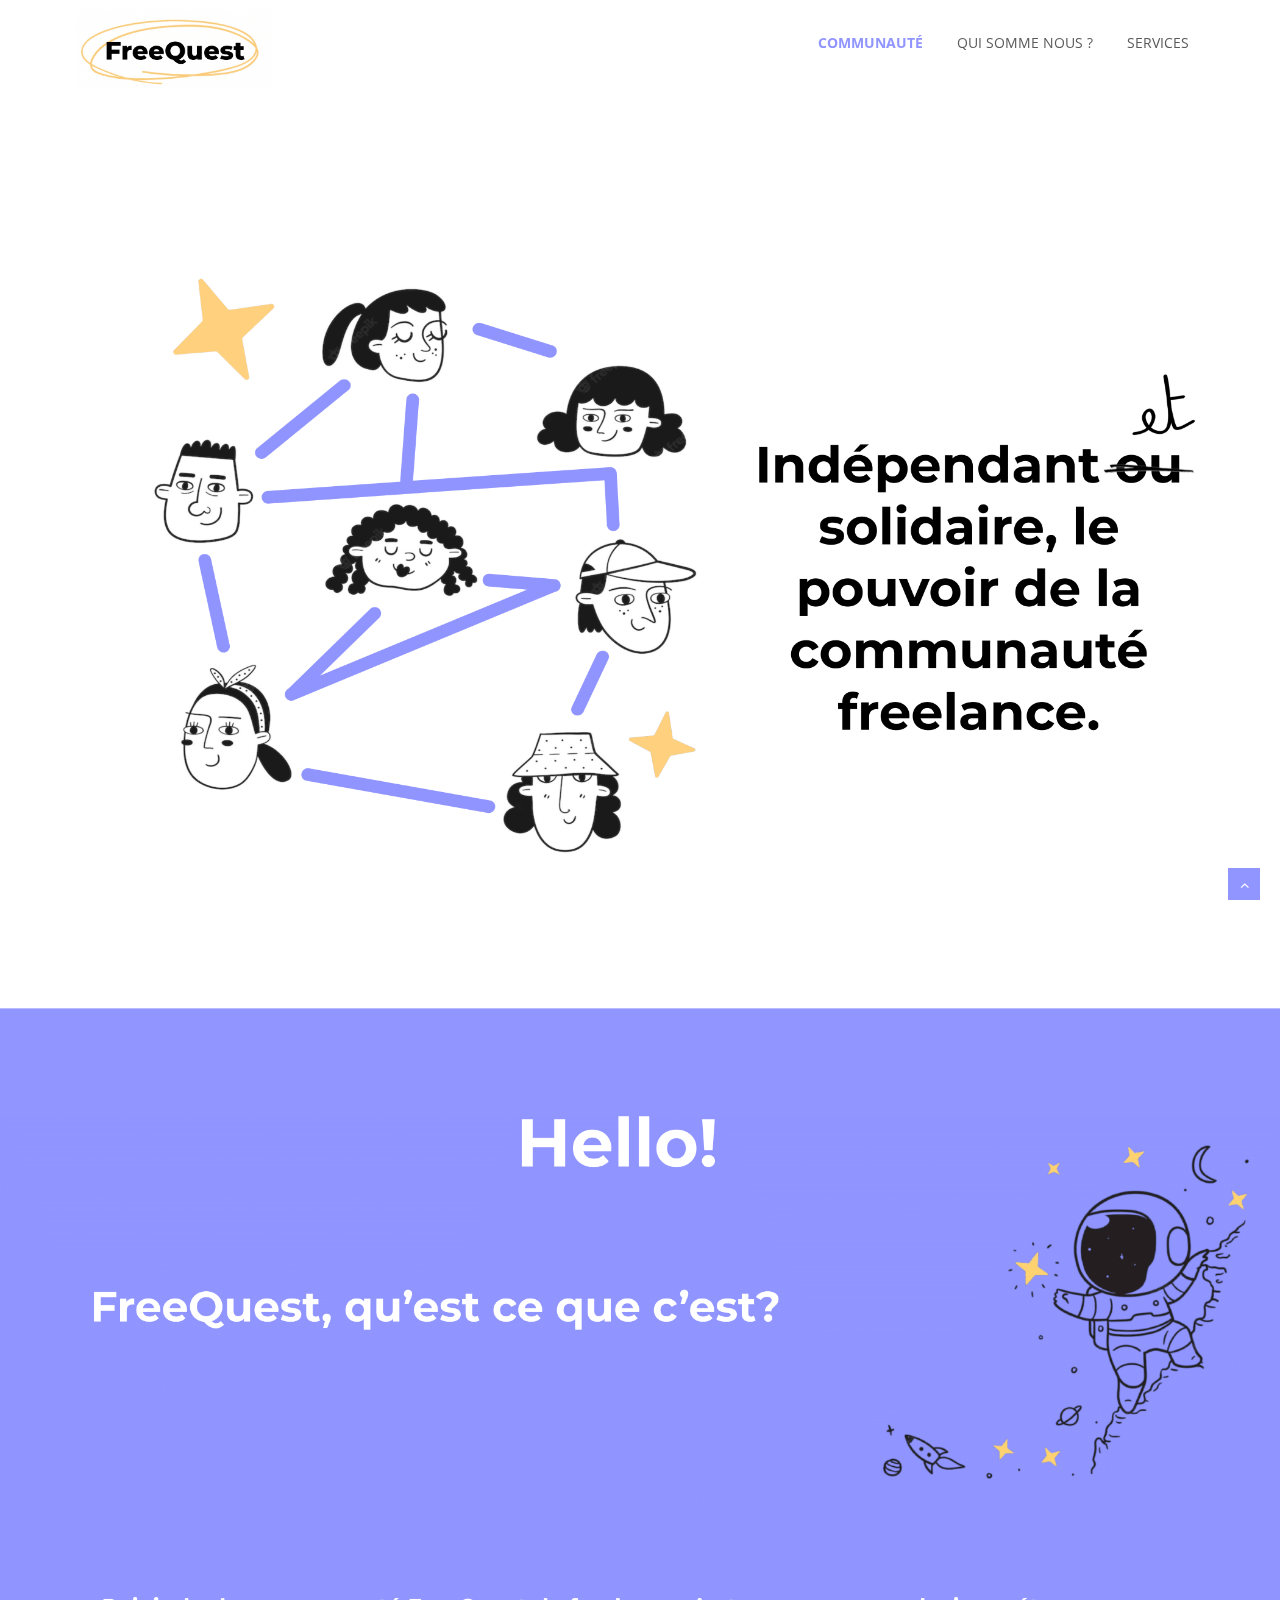
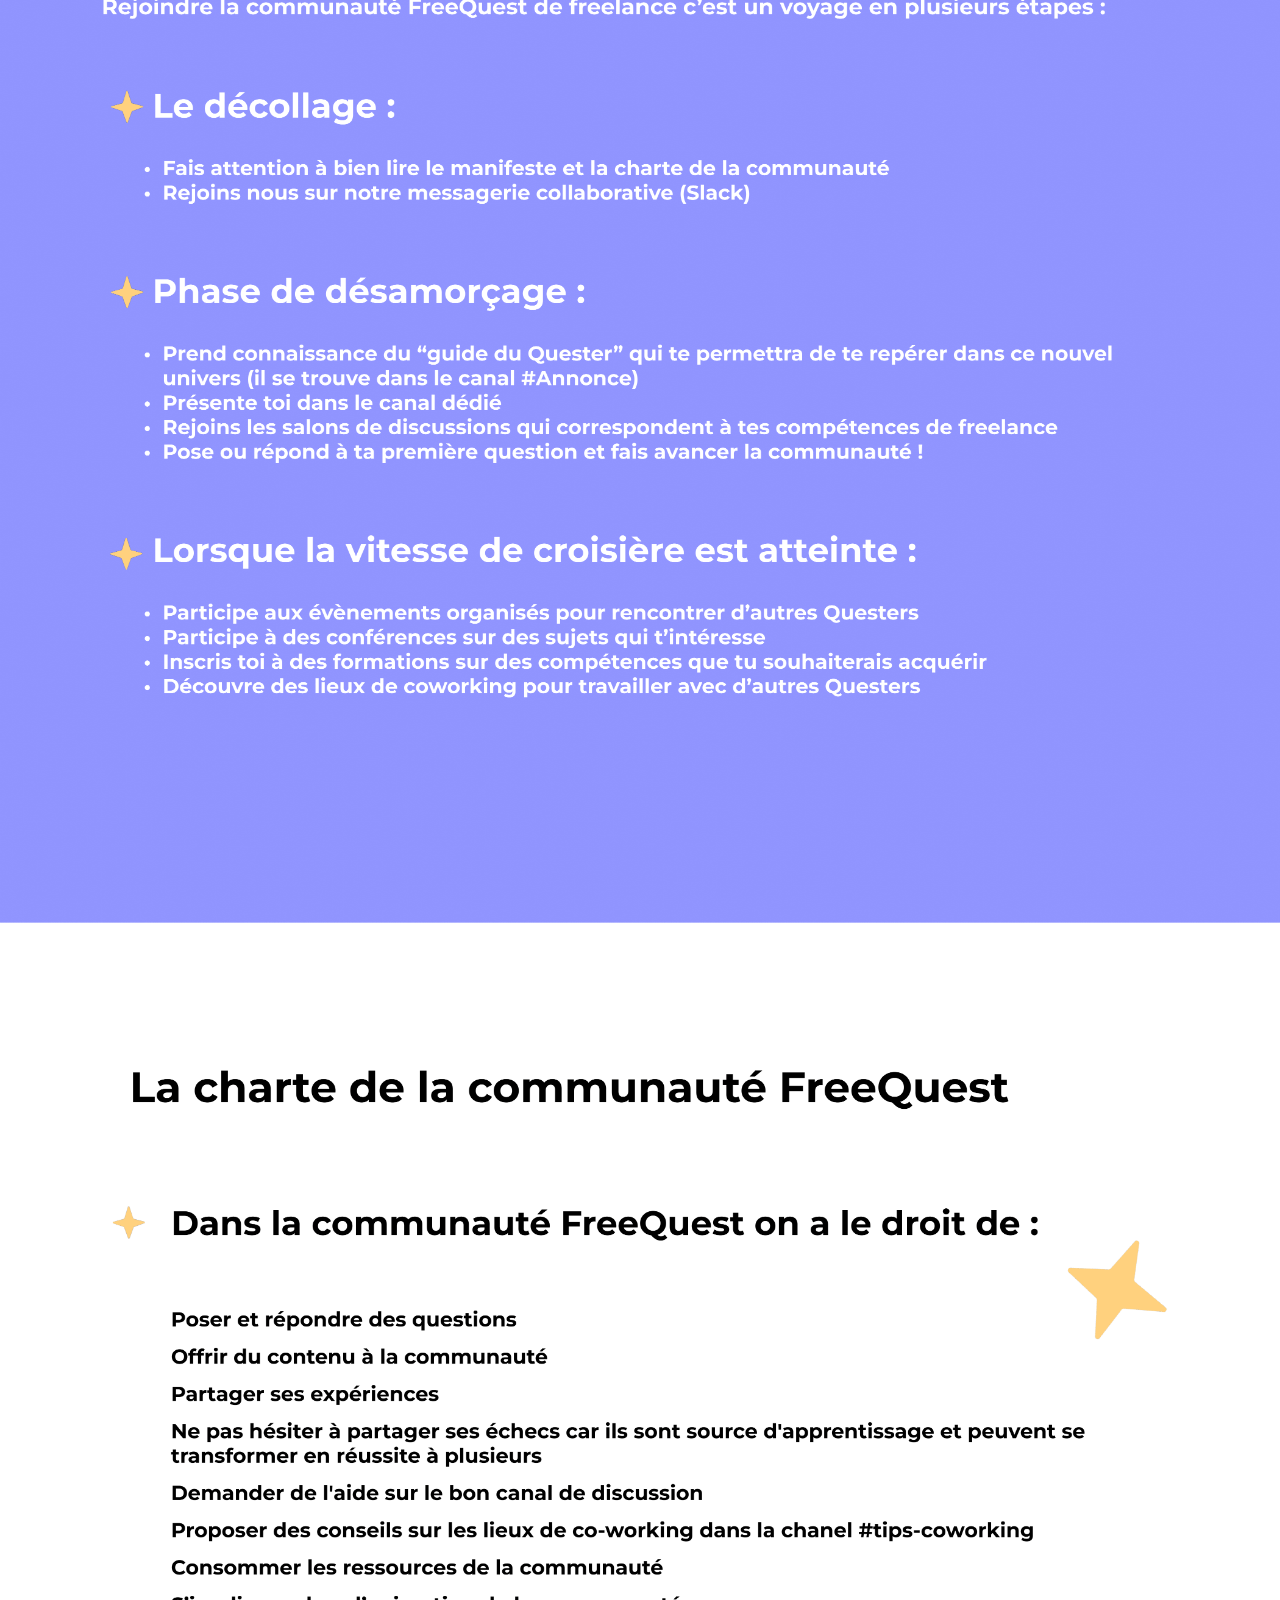
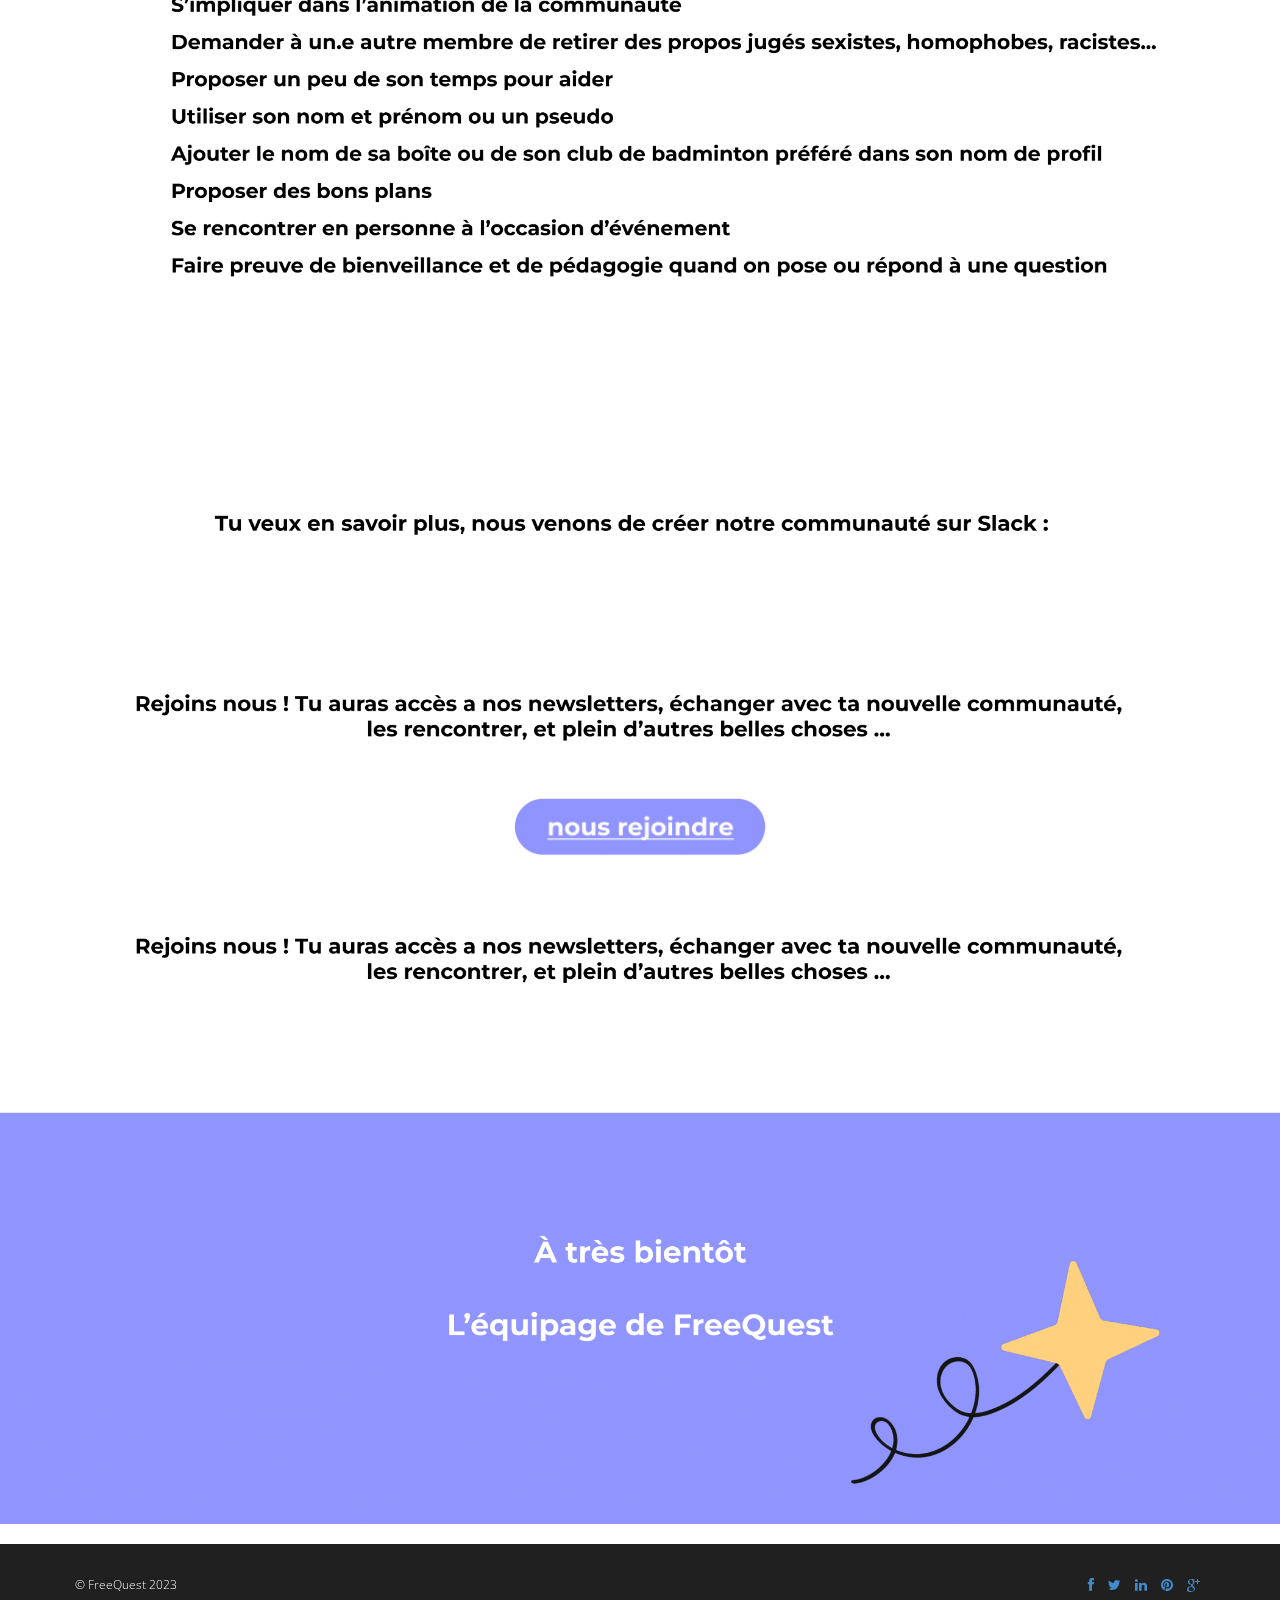
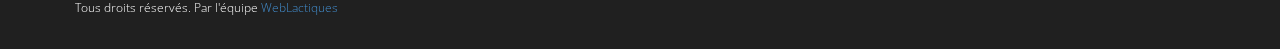
==== commit 6d624962: "test" ====
--- a/index.html
+++ b/index.html
@@ -80,8 +80,6 @@
 	<section class="inner-headline">
 		<div class="row">
 			<div class="col-lg-12">
-                <img class="col-lg-12" src="img/cheat/page1/p1.1.png">
-                </div>
             </section>
                 <div>
                     <br><br>
